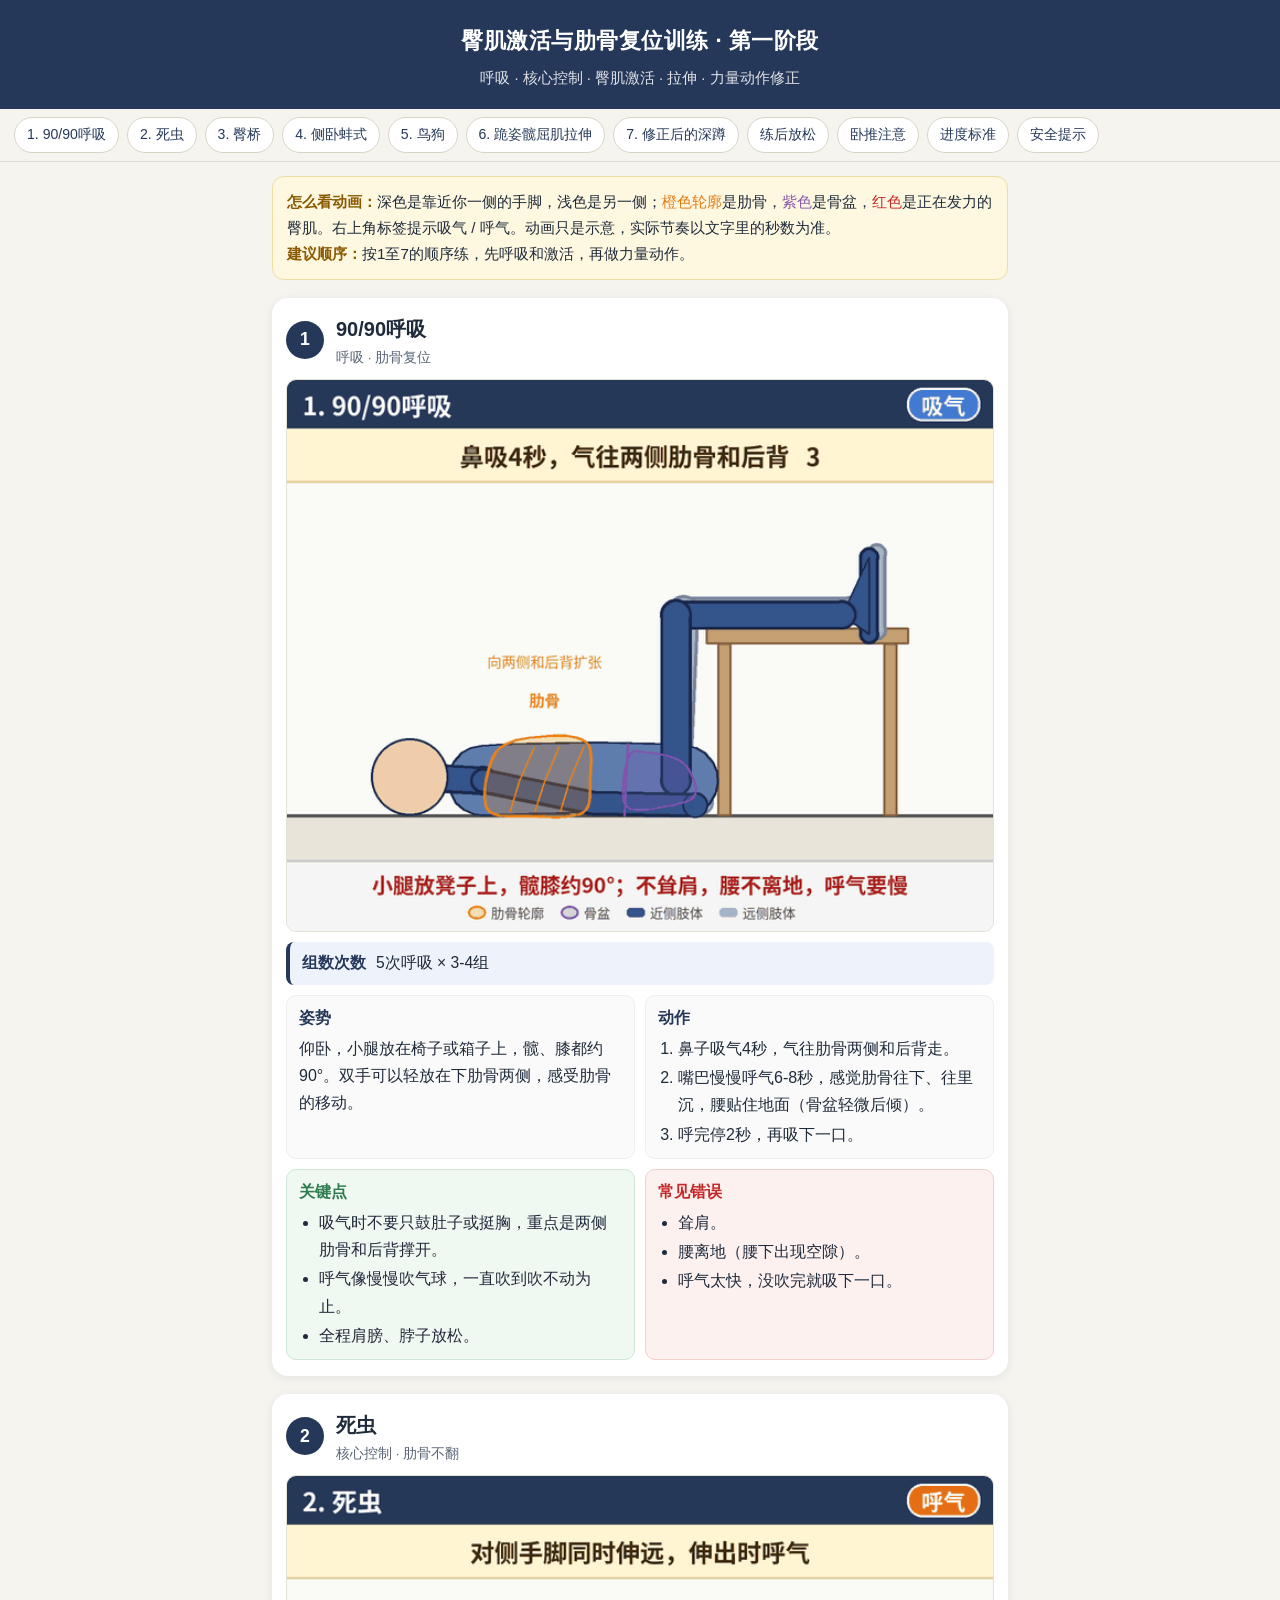
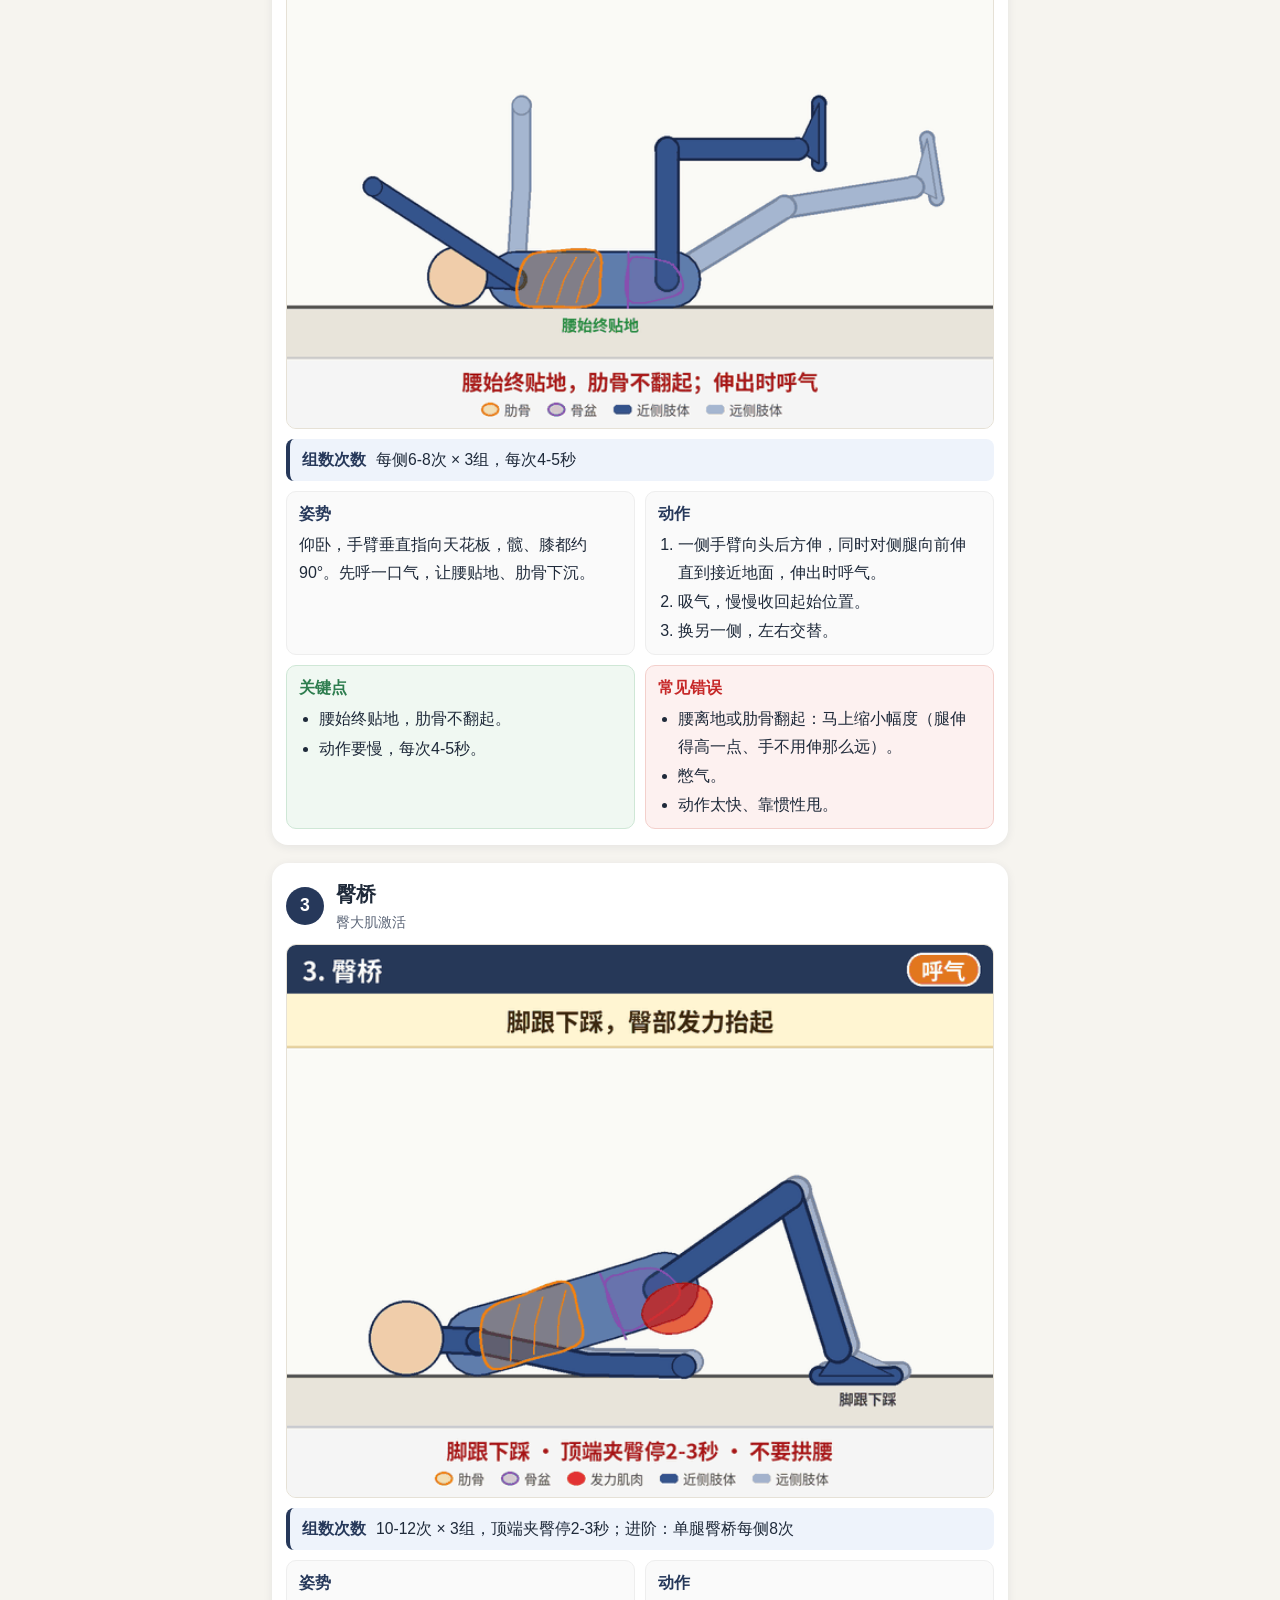
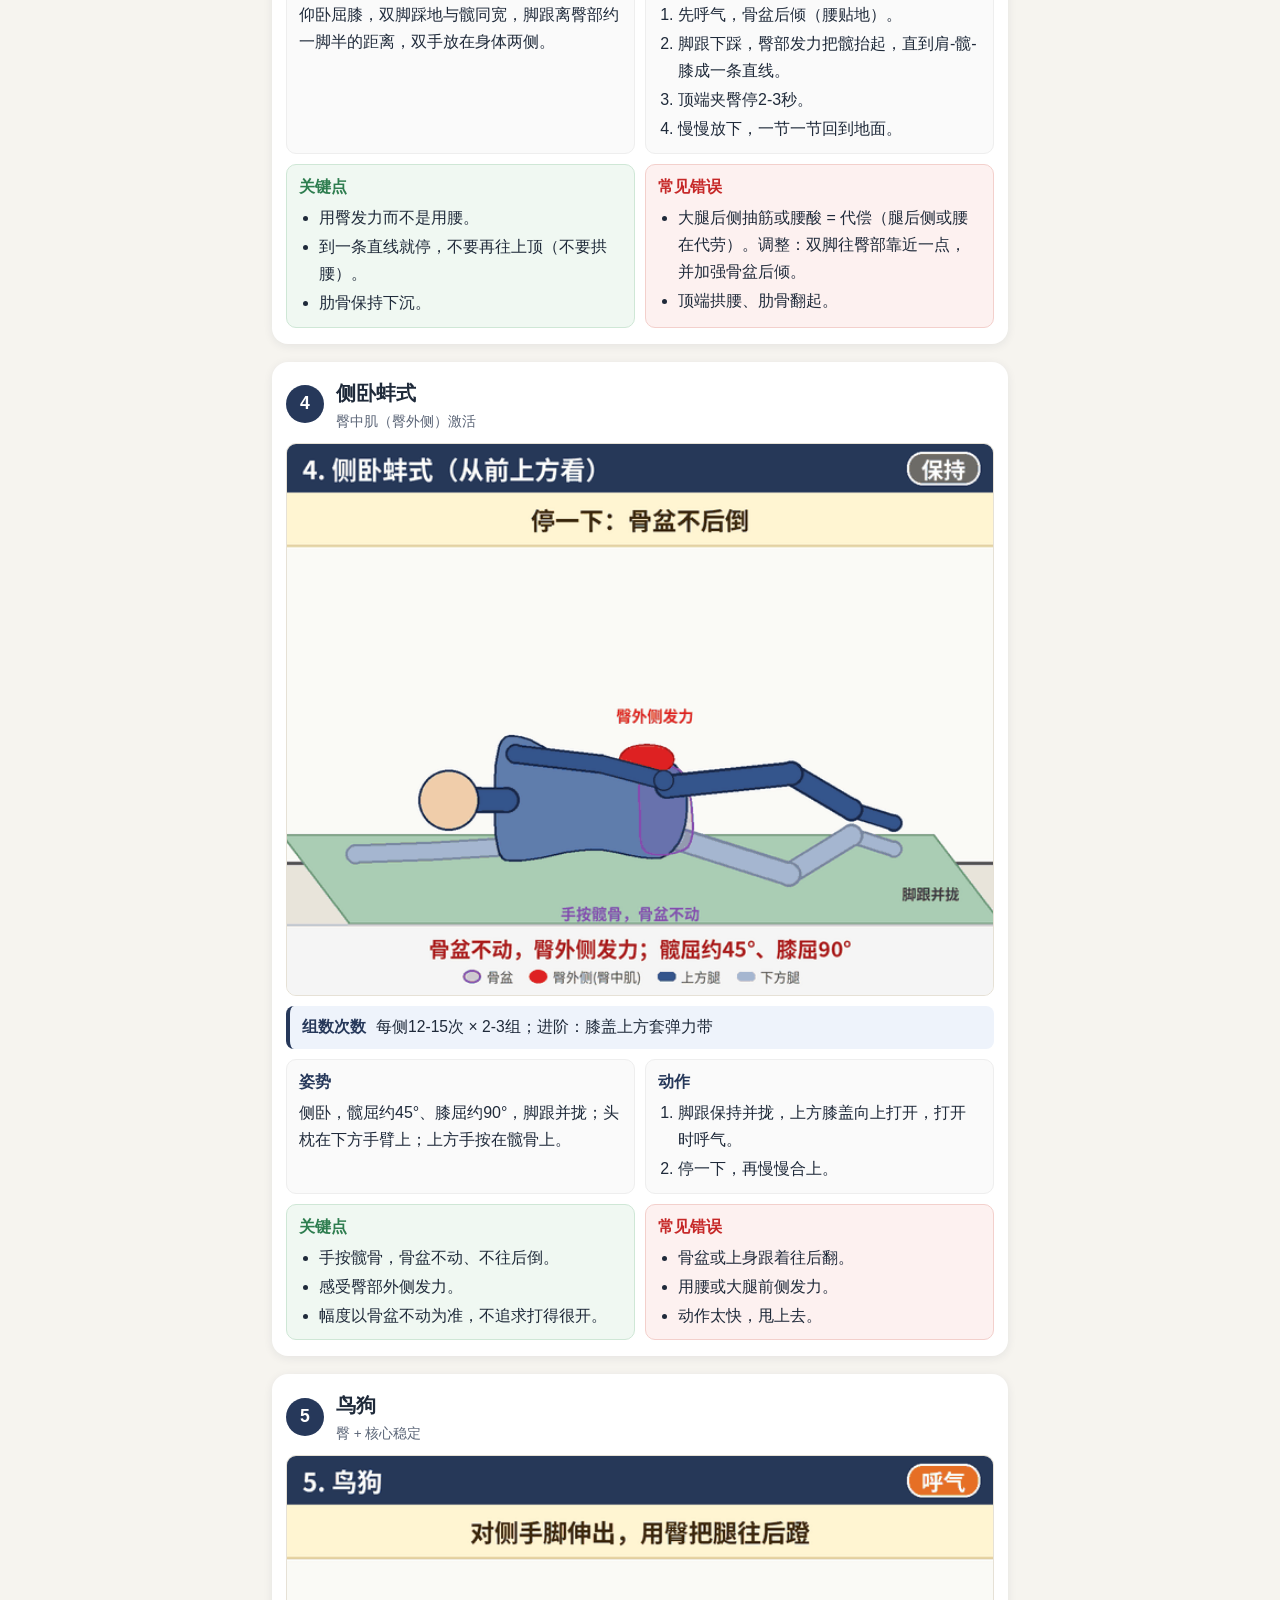
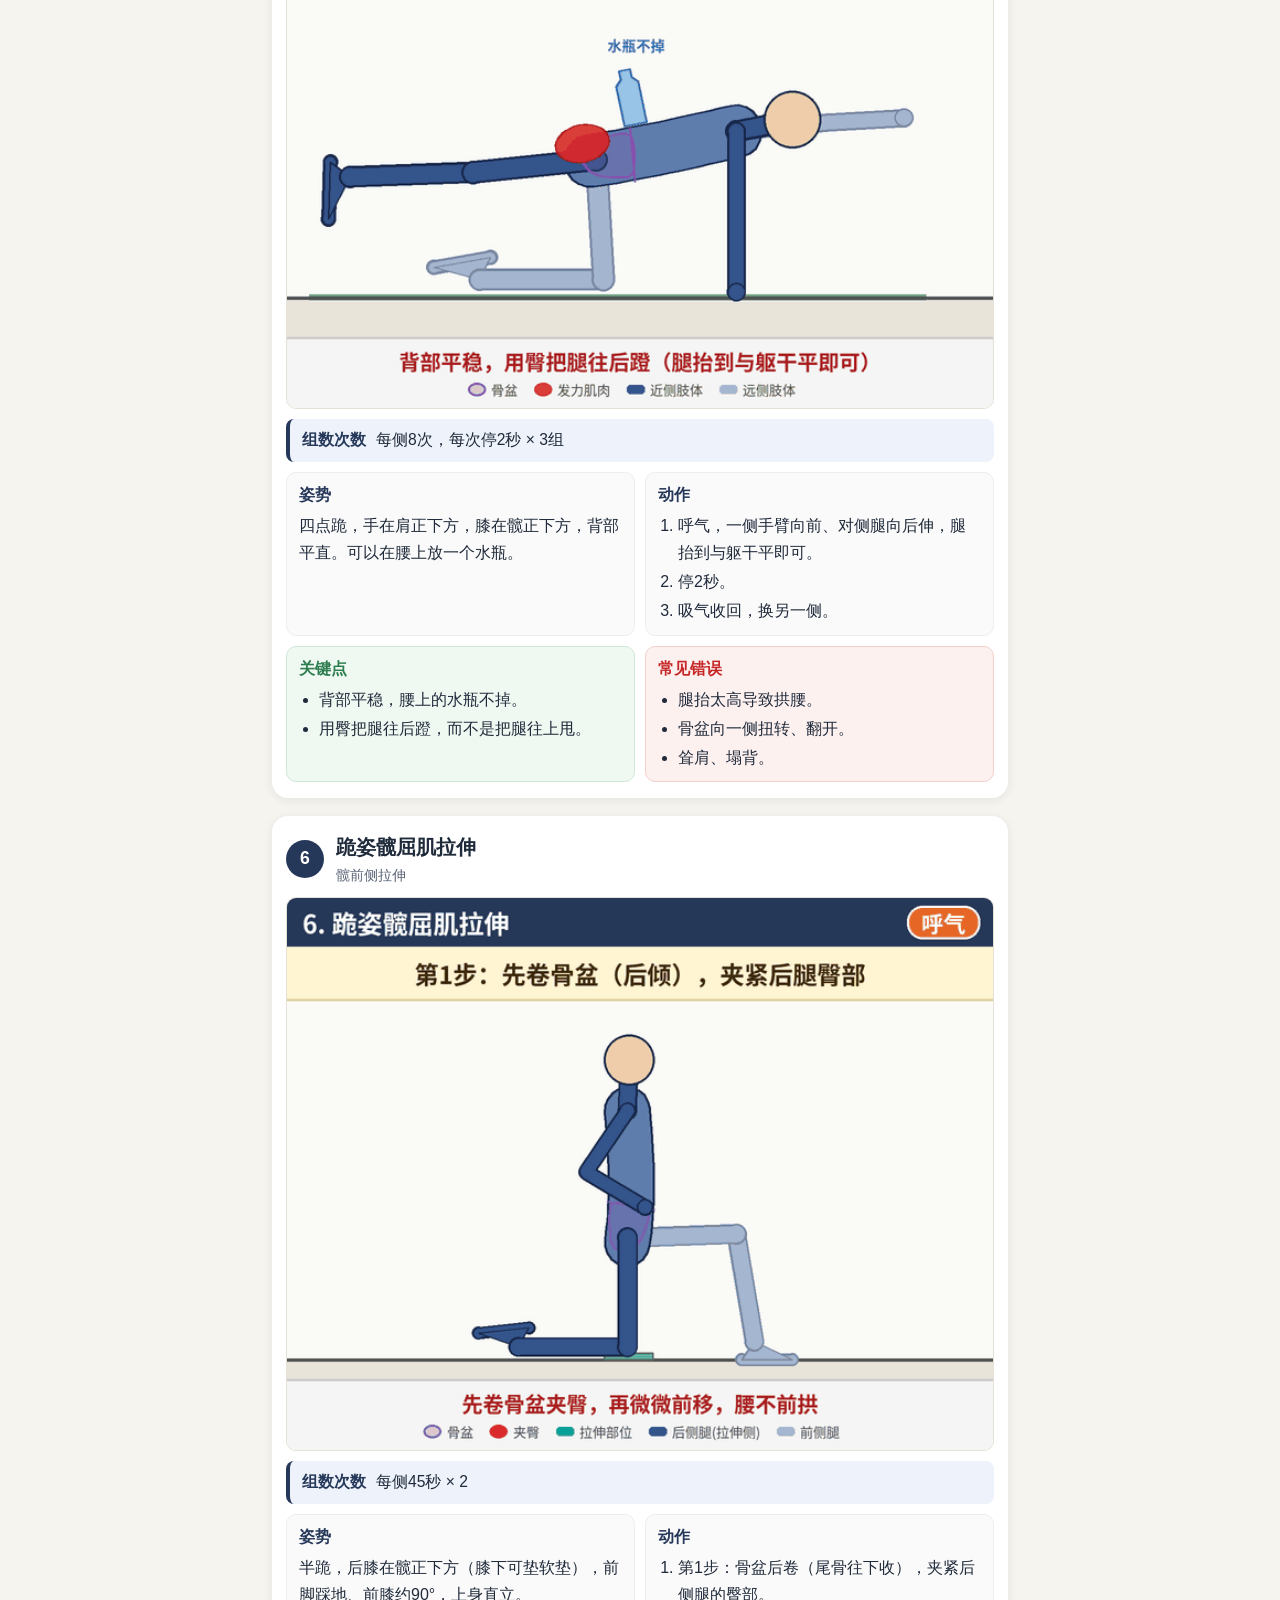
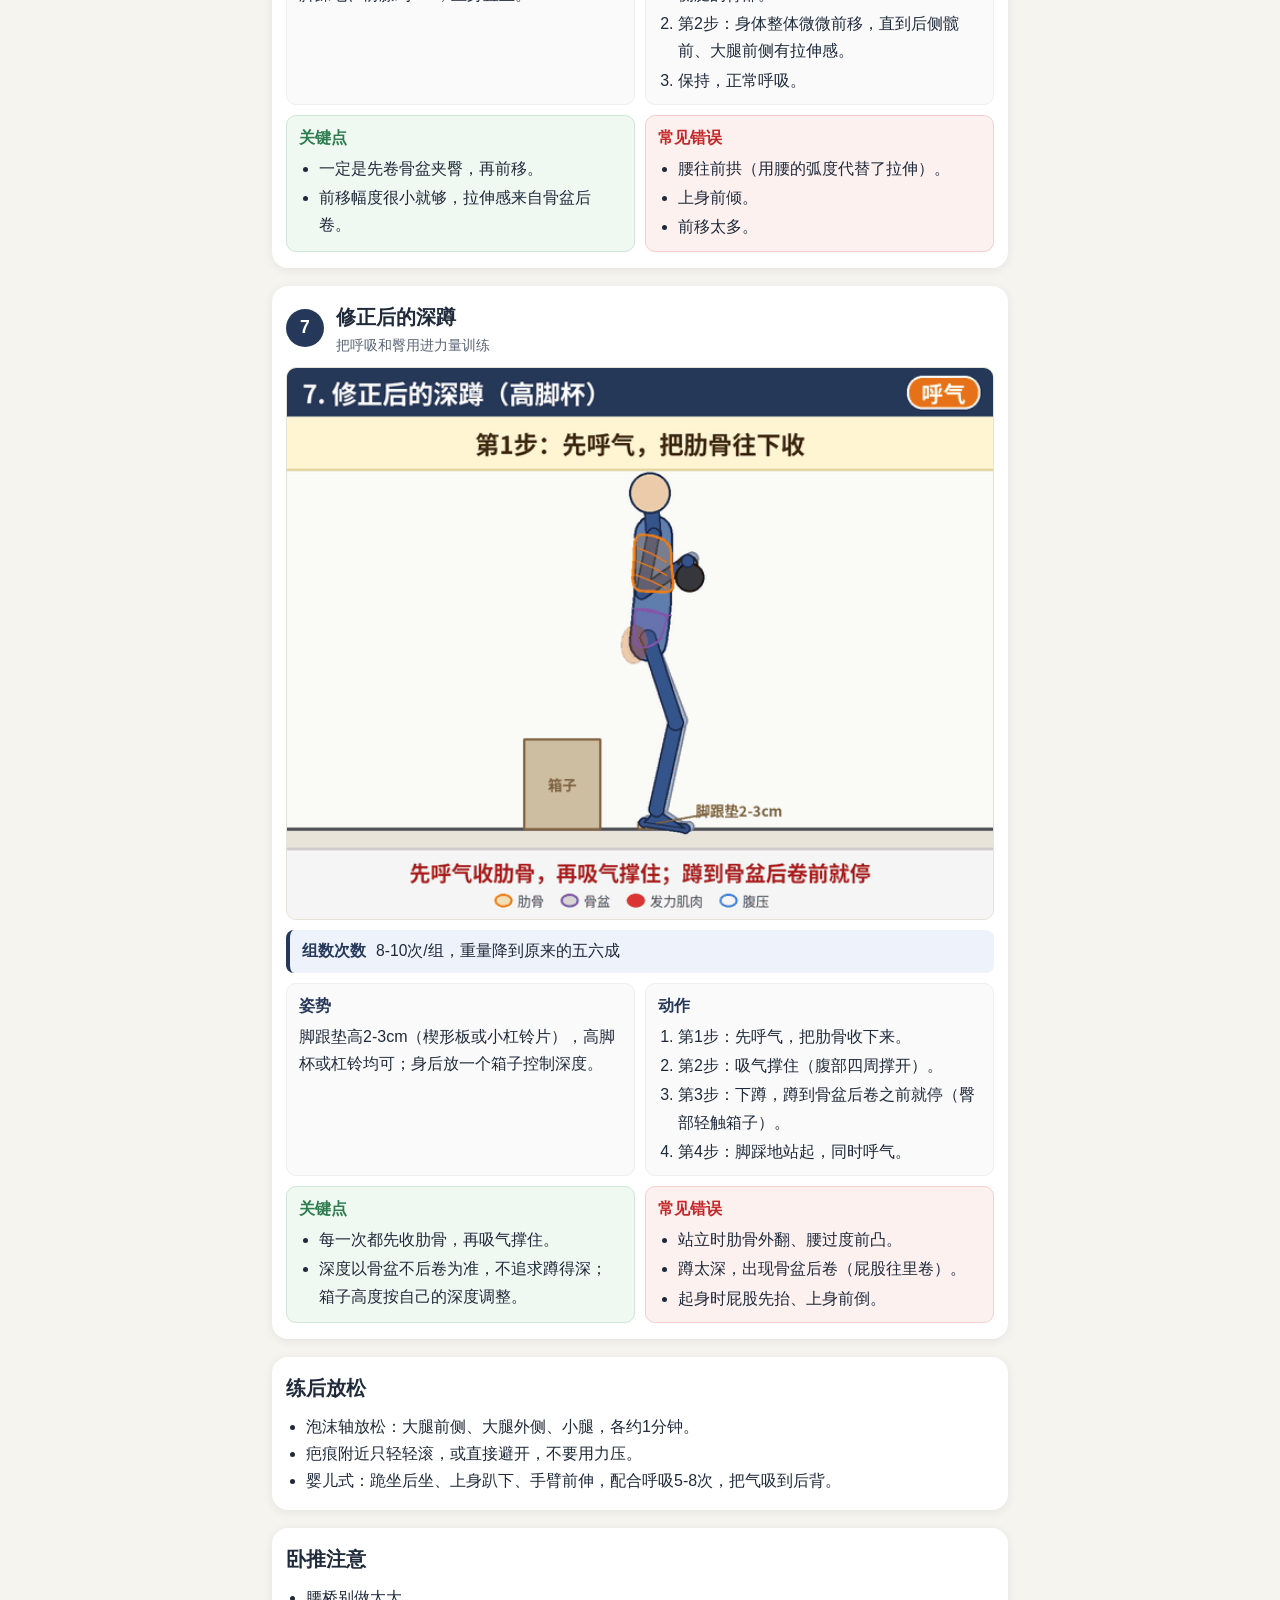
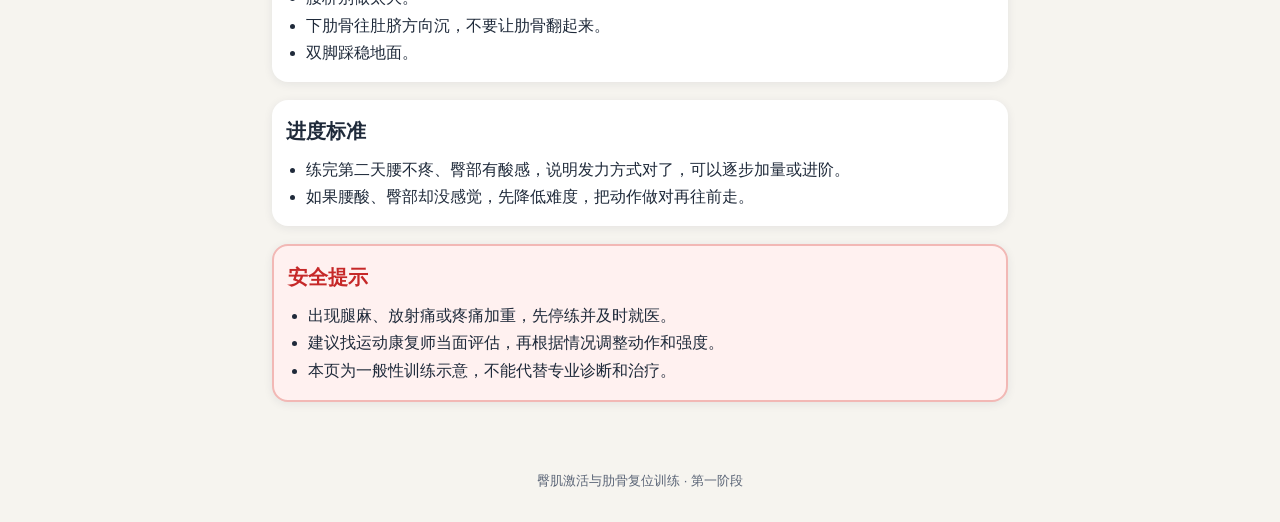
==== index.html @ 9c12bec8 "臀肌激活与肋骨复位训练 第一阶段" ====
<!doctype html>
<html lang="zh-CN">
<head>
<meta charset="utf-8">
<meta name="viewport" content="width=device-width, initial-scale=1">
<title>臀肌激活与肋骨复位训练 · 第一阶段</title>
<style>
:root{--bg:#f6f4ef;--card:#fff;--ink:#1f2a3a;--sub:#5b6577;--accent:#26385a;--red:#c62828;--green:#2e7d4f;--orange:#e07b14;}
*{box-sizing:border-box}
html{scroll-behavior:smooth}
body{margin:0;background:var(--bg);color:var(--ink);font-family:-apple-system,"PingFang SC","Hiragino Sans GB","Noto Sans SC","Noto Sans CJK SC","Microsoft YaHei",sans-serif;line-height:1.7;font-size:16px}
header{background:var(--accent);color:#fff;padding:22px 16px 18px;text-align:center}
header h1{margin:0;font-size:1.4rem;letter-spacing:.5px}
.nw{white-space:nowrap;display:inline-block}
header p{margin:6px 0 0;opacity:.85;font-size:.92rem}
nav{position:sticky;top:0;z-index:5;background:rgba(246,244,239,.96);backdrop-filter:blur(6px);border-bottom:1px solid #e2ddd2;overflow-x:auto;white-space:nowrap;padding:8px 10px;-webkit-overflow-scrolling:touch}
nav a{display:inline-block;margin:0 4px;padding:5px 12px;border-radius:999px;background:#fff;border:1px solid #d9d3c6;color:var(--accent);text-decoration:none;font-size:.88rem}
main{max-width:760px;margin:0 auto;padding:14px 12px 40px}
.intro{background:#fff8e1;border:1px solid #f0dca0;border-radius:12px;padding:12px 14px;font-size:.95rem}
.intro b{color:#8a5a00}
.card{background:var(--card);border-radius:16px;box-shadow:0 2px 10px rgba(30,40,60,.08);margin:18px 0;padding:14px 14px 16px;scroll-margin-top:56px}
.card-head{display:flex;align-items:center;gap:12px;margin-bottom:10px}
.num{flex:0 0 38px;height:38px;border-radius:50%;background:var(--accent);color:#fff;display:flex;align-items:center;justify-content:center;font-weight:700;font-size:1.1rem}
h2{margin:0;font-size:1.25rem}
.tag{color:var(--sub);font-size:.85rem}
figure{margin:0 0 10px}
figure img{display:block;width:100%;height:auto;border-radius:10px;border:1px solid #e6e1d6;background:#fafaf6}
.dose{background:#eef3fb;border-left:4px solid var(--accent);border-radius:8px;padding:8px 12px;margin-bottom:10px;font-size:.98rem}
.dose b{display:inline-block;margin-right:10px;color:var(--accent)}
.grid{display:grid;grid-template-columns:1fr;gap:10px}
@media(min-width:640px){.grid{grid-template-columns:1fr 1fr}}
.blk{background:#fafafa;border-radius:10px;padding:8px 12px;border:1px solid #eee}
.blk h3{margin:0 0 4px;font-size:1rem;color:var(--accent)}
.blk p{margin:0}
.blk ul,.blk ol{margin:0;padding-left:1.25em}
.blk li{margin:2px 0}
.good{background:#f0f8f2;border-color:#cfe7d6} .good h3{color:var(--green)}
.bad{background:#fdf1f0;border-color:#f3d0cc} .bad h3{color:var(--red)}
.info h2{margin-bottom:8px}
.info ul{margin:0;padding-left:1.25em}
.safety{background:#fff1f0;border:2px solid #f2b8b5}
.safety h2{color:var(--red)}
footer{text-align:center;color:var(--sub);font-size:.82rem;padding:10px 16px 30px}
</style>
</head>
<body>
<header>
  <h1><span class="nw">臀肌激活与肋骨复位训练</span> <span class="nw">· 第一阶段</span></h1>
  <p>呼吸 · 核心控制 · 臀肌激活 · 拉伸 · 力量动作修正</p>
</header>
<nav><a href="#ex1">1. 90/90呼吸</a><a href="#ex2">2. 死虫</a><a href="#ex3">3. 臀桥</a><a href="#ex4">4. 侧卧蚌式</a><a href="#ex5">5. 鸟狗</a><a href="#ex6">6. 跪姿髋屈肌拉伸</a><a href="#ex7">7. 修正后的深蹲</a><a href="#relax">练后放松</a><a href="#bench">卧推注意</a><a href="#progress">进度标准</a><a href="#safety">安全提示</a></nav>
<main>
<div class="intro">
  <b>怎么看动画：</b>深色是靠近你一侧的手脚，浅色是另一侧；<span style="color:#e07b14">橙色轮廓</span>是肋骨，<span style="color:#875aaf">紫色</span>是骨盆，<span style="color:#c62828">红色</span>是正在发力的臀肌。右上角标签提示吸气 / 呼气。动画只是示意，实际节奏以文字里的秒数为准。<br>
  <b>建议顺序：</b>按1至7的顺序练，先呼吸和激活，再做力量动作。
</div>

<section class="card" id="ex1">
  <div class="card-head"><span class="num">1</span><div><h2>90/90呼吸</h2><div class="tag">呼吸 · 肋骨复位</div></div></div>
  <figure><img src="gif/01_breathing_9090.gif" alt="90/90呼吸动作示意动画" width="640" height="500" loading="eager"></figure>
  <div class="dose"><b>组数次数</b>5次呼吸 × 3-4组</div>
  <div class="grid">
    <div class="blk"><h3>姿势</h3><p>仰卧，小腿放在椅子或箱子上，髋、膝都约90°。双手可以轻放在下肋骨两侧，感受肋骨的移动。</p></div>
    <div class="blk"><h3>动作</h3><ol><li>鼻子吸气4秒，气往肋骨两侧和后背走。</li><li>嘴巴慢慢呼气6-8秒，感觉肋骨往下、往里沉，腰贴住地面（骨盆轻微后倾）。</li><li>呼完停2秒，再吸下一口。</li></ol></div>
    <div class="blk good"><h3>关键点</h3><ul class=""><li>吸气时不要只鼓肚子或挺胸，重点是两侧肋骨和后背撑开。</li><li>呼气像慢慢吹气球，一直吹到吹不动为止。</li><li>全程肩膀、脖子放松。</li></ul></div>
    <div class="blk bad"><h3>常见错误</h3><ul class=""><li>耸肩。</li><li>腰离地（腰下出现空隙）。</li><li>呼气太快，没吹完就吸下一口。</li></ul></div>
  </div>
</section>
<section class="card" id="ex2">
  <div class="card-head"><span class="num">2</span><div><h2>死虫</h2><div class="tag">核心控制 · 肋骨不翻</div></div></div>
  <figure><img src="gif/02_dead_bug.gif" alt="死虫动作示意动画" width="640" height="500" loading="eager"></figure>
  <div class="dose"><b>组数次数</b>每侧6-8次 × 3组，每次4-5秒</div>
  <div class="grid">
    <div class="blk"><h3>姿势</h3><p>仰卧，手臂垂直指向天花板，髋、膝都约90°。先呼一口气，让腰贴地、肋骨下沉。</p></div>
    <div class="blk"><h3>动作</h3><ol><li>一侧手臂向头后方伸，同时对侧腿向前伸直到接近地面，伸出时呼气。</li><li>吸气，慢慢收回起始位置。</li><li>换另一侧，左右交替。</li></ol></div>
    <div class="blk good"><h3>关键点</h3><ul class=""><li>腰始终贴地，肋骨不翻起。</li><li>动作要慢，每次4-5秒。</li></ul></div>
    <div class="blk bad"><h3>常见错误</h3><ul class=""><li>腰离地或肋骨翻起：马上缩小幅度（腿伸得高一点、手不用伸那么远）。</li><li>憋气。</li><li>动作太快、靠惯性甩。</li></ul></div>
  </div>
</section>
<section class="card" id="ex3">
  <div class="card-head"><span class="num">3</span><div><h2>臀桥</h2><div class="tag">臀大肌激活</div></div></div>
  <figure><img src="gif/03_glute_bridge.gif" alt="臀桥动作示意动画" width="640" height="500" loading="lazy"></figure>
  <div class="dose"><b>组数次数</b>10-12次 × 3组，顶端夹臀停2-3秒；进阶：单腿臀桥每侧8次</div>
  <div class="grid">
    <div class="blk"><h3>姿势</h3><p>仰卧屈膝，双脚踩地与髋同宽，脚跟离臀部约一脚半的距离，双手放在身体两侧。</p></div>
    <div class="blk"><h3>动作</h3><ol><li>先呼气，骨盆后倾（腰贴地）。</li><li>脚跟下踩，臀部发力把髋抬起，直到肩-髋-膝成一条直线。</li><li>顶端夹臀停2-3秒。</li><li>慢慢放下，一节一节回到地面。</li></ol></div>
    <div class="blk good"><h3>关键点</h3><ul class=""><li>用臀发力而不是用腰。</li><li>到一条直线就停，不要再往上顶（不要拱腰）。</li><li>肋骨保持下沉。</li></ul></div>
    <div class="blk bad"><h3>常见错误</h3><ul class=""><li>大腿后侧抽筋或腰酸 = 代偿（腿后侧或腰在代劳）。调整：双脚往臀部靠近一点，并加强骨盆后倾。</li><li>顶端拱腰、肋骨翻起。</li></ul></div>
  </div>
</section>
<section class="card" id="ex4">
  <div class="card-head"><span class="num">4</span><div><h2>侧卧蚌式</h2><div class="tag">臀中肌（臀外侧）激活</div></div></div>
  <figure><img src="gif/04_clamshell.gif" alt="侧卧蚌式动作示意动画" width="640" height="500" loading="lazy"></figure>
  <div class="dose"><b>组数次数</b>每侧12-15次 × 2-3组；进阶：膝盖上方套弹力带</div>
  <div class="grid">
    <div class="blk"><h3>姿势</h3><p>侧卧，髋屈约45°、膝屈约90°，脚跟并拢；头枕在下方手臂上；上方手按在髋骨上。</p></div>
    <div class="blk"><h3>动作</h3><ol><li>脚跟保持并拢，上方膝盖向上打开，打开时呼气。</li><li>停一下，再慢慢合上。</li></ol></div>
    <div class="blk good"><h3>关键点</h3><ul class=""><li>手按髋骨，骨盆不动、不往后倒。</li><li>感受臀部外侧发力。</li><li>幅度以骨盆不动为准，不追求打得很开。</li></ul></div>
    <div class="blk bad"><h3>常见错误</h3><ul class=""><li>骨盆或上身跟着往后翻。</li><li>用腰或大腿前侧发力。</li><li>动作太快，甩上去。</li></ul></div>
  </div>
</section>
<section class="card" id="ex5">
  <div class="card-head"><span class="num">5</span><div><h2>鸟狗</h2><div class="tag">臀 + 核心稳定</div></div></div>
  <figure><img src="gif/05_bird_dog.gif" alt="鸟狗动作示意动画" width="640" height="500" loading="lazy"></figure>
  <div class="dose"><b>组数次数</b>每侧8次，每次停2秒 × 3组</div>
  <div class="grid">
    <div class="blk"><h3>姿势</h3><p>四点跪，手在肩正下方，膝在髋正下方，背部平直。可以在腰上放一个水瓶。</p></div>
    <div class="blk"><h3>动作</h3><ol><li>呼气，一侧手臂向前、对侧腿向后伸，腿抬到与躯干平即可。</li><li>停2秒。</li><li>吸气收回，换另一侧。</li></ol></div>
    <div class="blk good"><h3>关键点</h3><ul class=""><li>背部平稳，腰上的水瓶不掉。</li><li>用臀把腿往后蹬，而不是把腿往上甩。</li></ul></div>
    <div class="blk bad"><h3>常见错误</h3><ul class=""><li>腿抬太高导致拱腰。</li><li>骨盆向一侧扭转、翻开。</li><li>耸肩、塌背。</li></ul></div>
  </div>
</section>
<section class="card" id="ex6">
  <div class="card-head"><span class="num">6</span><div><h2>跪姿髋屈肌拉伸</h2><div class="tag">髋前侧拉伸</div></div></div>
  <figure><img src="gif/06_half_kneeling_hip_flexor.gif" alt="跪姿髋屈肌拉伸动作示意动画" width="640" height="500" loading="lazy"></figure>
  <div class="dose"><b>组数次数</b>每侧45秒 × 2</div>
  <div class="grid">
    <div class="blk"><h3>姿势</h3><p>半跪，后膝在髋正下方（膝下可垫软垫），前脚踩地、前膝约90°，上身直立。</p></div>
    <div class="blk"><h3>动作</h3><ol><li>第1步：骨盆后卷（尾骨往下收），夹紧后侧腿的臀部。</li><li>第2步：身体整体微微前移，直到后侧髋前、大腿前侧有拉伸感。</li><li>保持，正常呼吸。</li></ol></div>
    <div class="blk good"><h3>关键点</h3><ul class=""><li>一定是先卷骨盆夹臀，再前移。</li><li>前移幅度很小就够，拉伸感来自骨盆后卷。</li></ul></div>
    <div class="blk bad"><h3>常见错误</h3><ul class=""><li>腰往前拱（用腰的弧度代替了拉伸）。</li><li>上身前倾。</li><li>前移太多。</li></ul></div>
  </div>
</section>
<section class="card" id="ex7">
  <div class="card-head"><span class="num">7</span><div><h2>修正后的深蹲</h2><div class="tag">把呼吸和臀用进力量训练</div></div></div>
  <figure><img src="gif/07_modified_squat.gif" alt="修正后的深蹲动作示意动画" width="640" height="500" loading="lazy"></figure>
  <div class="dose"><b>组数次数</b>8-10次/组，重量降到原来的五六成</div>
  <div class="grid">
    <div class="blk"><h3>姿势</h3><p>脚跟垫高2-3cm（楔形板或小杠铃片），高脚杯或杠铃均可；身后放一个箱子控制深度。</p></div>
    <div class="blk"><h3>动作</h3><ol><li>第1步：先呼气，把肋骨收下来。</li><li>第2步：吸气撑住（腹部四周撑开）。</li><li>第3步：下蹲，蹲到骨盆后卷之前就停（臀部轻触箱子）。</li><li>第4步：脚踩地站起，同时呼气。</li></ol></div>
    <div class="blk good"><h3>关键点</h3><ul class=""><li>每一次都先收肋骨，再吸气撑住。</li><li>深度以骨盆不后卷为准，不追求蹲得深；箱子高度按自己的深度调整。</li></ul></div>
    <div class="blk bad"><h3>常见错误</h3><ul class=""><li>站立时肋骨外翻、腰过度前凸。</li><li>蹲太深，出现骨盆后卷（屁股往里卷）。</li><li>起身时屁股先抬、上身前倒。</li></ul></div>
  </div>
</section>
<section class="card info" id="relax">
  <h2>练后放松</h2>
  <ul>
    <li>泡沫轴放松：大腿前侧、大腿外侧、小腿，各约1分钟。</li>
    <li>疤痕附近只轻轻滚，或直接避开，不要用力压。</li>
    <li>婴儿式：跪坐后坐、上身趴下、手臂前伸，配合呼吸5-8次，把气吸到后背。</li>
  </ul>
</section>
<section class="card info" id="bench">
  <h2>卧推注意</h2>
  <ul>
    <li>腰桥别做太大。</li>
    <li>下肋骨往肚脐方向沉，不要让肋骨翻起来。</li>
    <li>双脚踩稳地面。</li>
  </ul>
</section>
<section class="card info" id="progress">
  <h2>进度标准</h2>
  <ul>
    <li>练完第二天腰不疼、臀部有酸感，说明发力方式对了，可以逐步加量或进阶。</li>
    <li>如果腰酸、臀部却没感觉，先降低难度，把动作做对再往前走。</li>
  </ul>
</section>
<section class="card info safety" id="safety">
  <h2>安全提示</h2>
  <ul>
    <li>出现腿麻、放射痛或疼痛加重，先停练并及时就医。</li>
    <li>建议找运动康复师当面评估，再根据情况调整动作和强度。</li>
    <li>本页为一般性训练示意，不能代替专业诊断和治疗。</li>
  </ul>
</section>
</main>
<footer>臀肌激活与肋骨复位训练 · 第一阶段</footer>
</body>
</html>
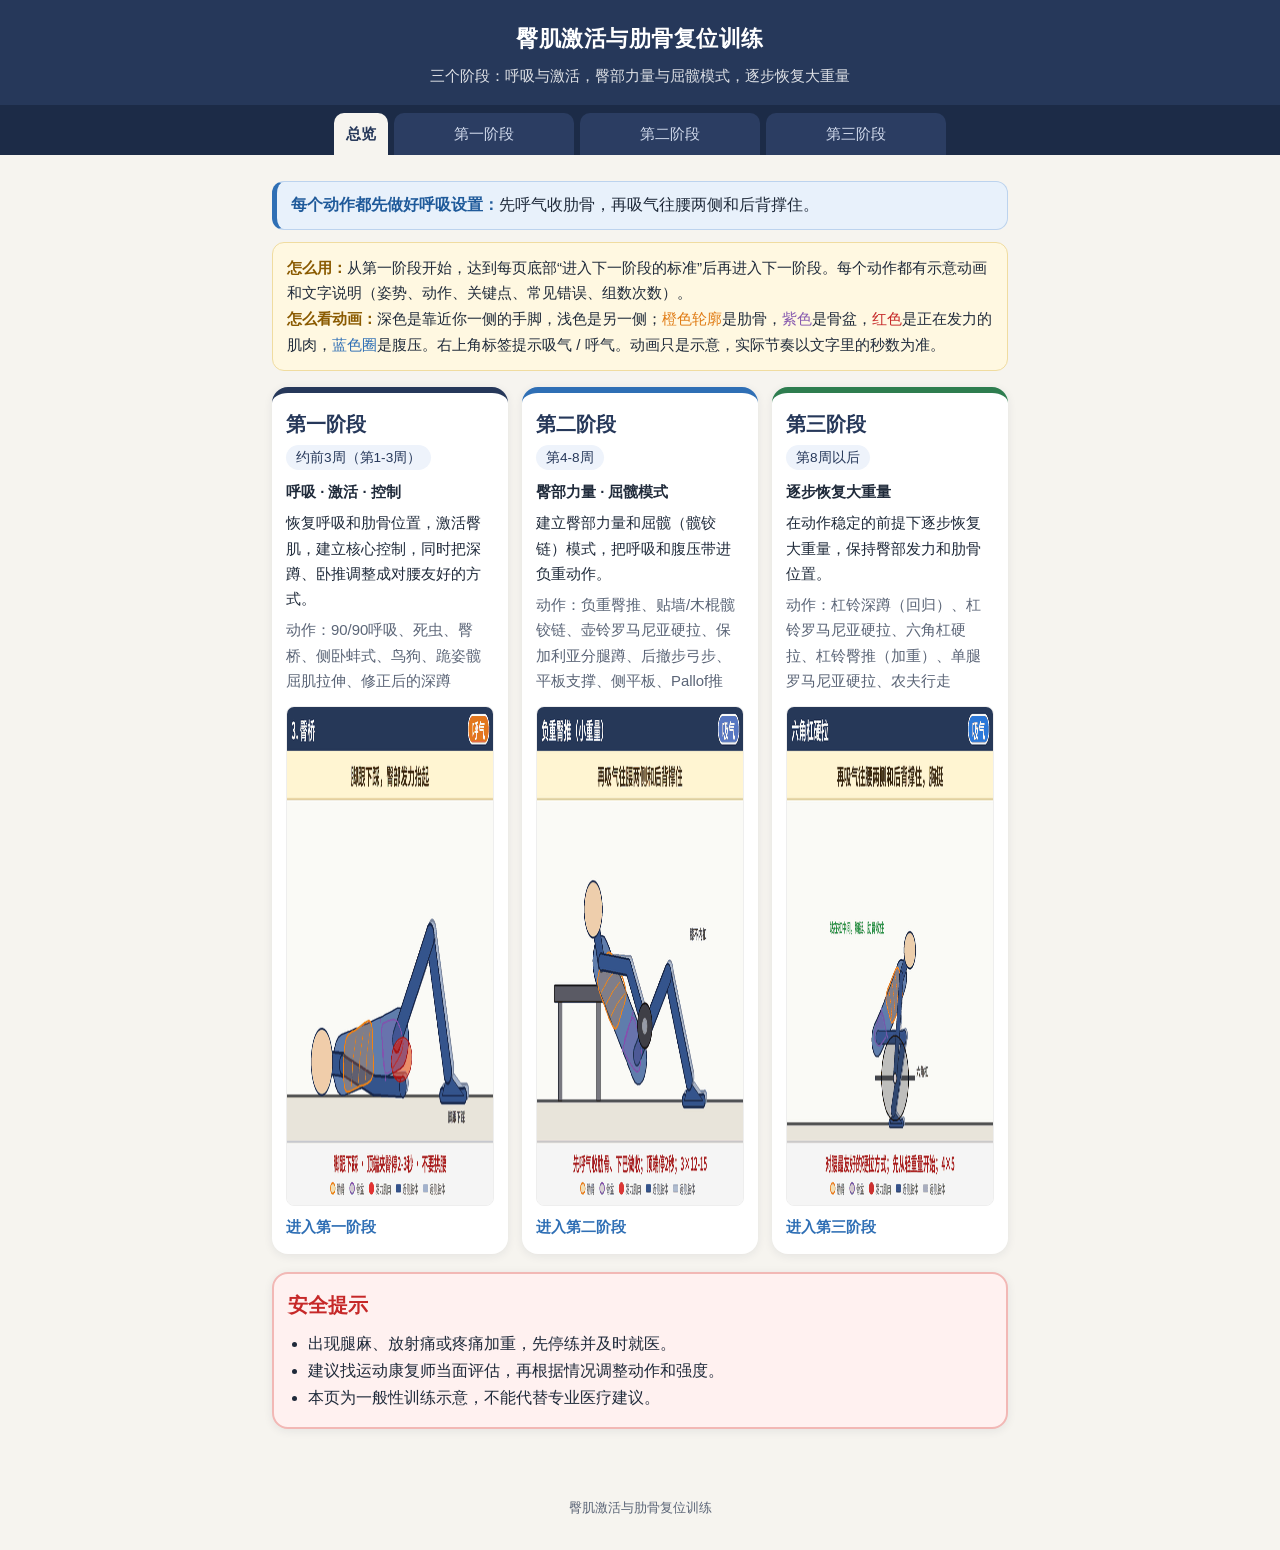
==== commit 1e4ed7f6: "扩展为三个阶段：总览页 + 第一/二/三阶段页面与新动作动画" ====
--- a/index.html
+++ b/index.html
@@ -3,167 +3,36 @@
 <head>
 <meta charset="utf-8">
 <meta name="viewport" content="width=device-width, initial-scale=1">
-<title>臀肌激活与肋骨复位训练 · 第一阶段</title>
-<style>
-:root{--bg:#f6f4ef;--card:#fff;--ink:#1f2a3a;--sub:#5b6577;--accent:#26385a;--red:#c62828;--green:#2e7d4f;--orange:#e07b14;}
-*{box-sizing:border-box}
-html{scroll-behavior:smooth}
-body{margin:0;background:var(--bg);color:var(--ink);font-family:-apple-system,"PingFang SC","Hiragino Sans GB","Noto Sans SC","Noto Sans CJK SC","Microsoft YaHei",sans-serif;line-height:1.7;font-size:16px}
-header{background:var(--accent);color:#fff;padding:22px 16px 18px;text-align:center}
-header h1{margin:0;font-size:1.4rem;letter-spacing:.5px}
-.nw{white-space:nowrap;display:inline-block}
-header p{margin:6px 0 0;opacity:.85;font-size:.92rem}
-nav{position:sticky;top:0;z-index:5;background:rgba(246,244,239,.96);backdrop-filter:blur(6px);border-bottom:1px solid #e2ddd2;overflow-x:auto;white-space:nowrap;padding:8px 10px;-webkit-overflow-scrolling:touch}
-nav a{display:inline-block;margin:0 4px;padding:5px 12px;border-radius:999px;background:#fff;border:1px solid #d9d3c6;color:var(--accent);text-decoration:none;font-size:.88rem}
-main{max-width:760px;margin:0 auto;padding:14px 12px 40px}
-.intro{background:#fff8e1;border:1px solid #f0dca0;border-radius:12px;padding:12px 14px;font-size:.95rem}
-.intro b{color:#8a5a00}
-.card{background:var(--card);border-radius:16px;box-shadow:0 2px 10px rgba(30,40,60,.08);margin:18px 0;padding:14px 14px 16px;scroll-margin-top:56px}
-.card-head{display:flex;align-items:center;gap:12px;margin-bottom:10px}
-.num{flex:0 0 38px;height:38px;border-radius:50%;background:var(--accent);color:#fff;display:flex;align-items:center;justify-content:center;font-weight:700;font-size:1.1rem}
-h2{margin:0;font-size:1.25rem}
-.tag{color:var(--sub);font-size:.85rem}
-figure{margin:0 0 10px}
-figure img{display:block;width:100%;height:auto;border-radius:10px;border:1px solid #e6e1d6;background:#fafaf6}
-.dose{background:#eef3fb;border-left:4px solid var(--accent);border-radius:8px;padding:8px 12px;margin-bottom:10px;font-size:.98rem}
-.dose b{display:inline-block;margin-right:10px;color:var(--accent)}
-.grid{display:grid;grid-template-columns:1fr;gap:10px}
-@media(min-width:640px){.grid{grid-template-columns:1fr 1fr}}
-.blk{background:#fafafa;border-radius:10px;padding:8px 12px;border:1px solid #eee}
-.blk h3{margin:0 0 4px;font-size:1rem;color:var(--accent)}
-.blk p{margin:0}
-.blk ul,.blk ol{margin:0;padding-left:1.25em}
-.blk li{margin:2px 0}
-.good{background:#f0f8f2;border-color:#cfe7d6} .good h3{color:var(--green)}
-.bad{background:#fdf1f0;border-color:#f3d0cc} .bad h3{color:var(--red)}
-.info h2{margin-bottom:8px}
-.info ul{margin:0;padding-left:1.25em}
-.safety{background:#fff1f0;border:2px solid #f2b8b5}
-.safety h2{color:var(--red)}
-footer{text-align:center;color:var(--sub);font-size:.82rem;padding:10px 16px 30px}
-</style>
+<title>臀肌激活与肋骨复位训练 · 总览</title>
+<link rel="stylesheet" href="style.css">
 </head>
 <body>
 <header>
-  <h1><span class="nw">臀肌激活与肋骨复位训练</span> <span class="nw">· 第一阶段</span></h1>
-  <p>呼吸 · 核心控制 · 臀肌激活 · 拉伸 · 力量动作修正</p>
+  <h1><span class="nw">臀肌激活与肋骨复位训练</span></h1>
+  <p>三个阶段：呼吸与激活，臀部力量与屈髋模式，逐步恢复大重量</p>
 </header>
-<nav><a href="#ex1">1. 90/90呼吸</a><a href="#ex2">2. 死虫</a><a href="#ex3">3. 臀桥</a><a href="#ex4">4. 侧卧蚌式</a><a href="#ex5">5. 鸟狗</a><a href="#ex6">6. 跪姿髋屈肌拉伸</a><a href="#ex7">7. 修正后的深蹲</a><a href="#relax">练后放松</a><a href="#bench">卧推注意</a><a href="#progress">进度标准</a><a href="#safety">安全提示</a></nav>
+<div class="tabs"><a class="home on" href="index.html">总览</a><a class="" href="phase1.html">第一阶段</a><a class="" href="phase2.html">第二阶段</a><a class="" href="phase3.html">第三阶段</a></div>
 <main>
-<div class="intro">
-  <b>怎么看动画：</b>深色是靠近你一侧的手脚，浅色是另一侧；<span style="color:#e07b14">橙色轮廓</span>是肋骨，<span style="color:#875aaf">紫色</span>是骨盆，<span style="color:#c62828">红色</span>是正在发力的臀肌。右上角标签提示吸气 / 呼气。动画只是示意，实际节奏以文字里的秒数为准。<br>
-  <b>建议顺序：</b>按1至7的顺序练，先呼吸和激活，再做力量动作。
-</div>
-
-<section class="card" id="ex1">
-  <div class="card-head"><span class="num">1</span><div><h2>90/90呼吸</h2><div class="tag">呼吸 · 肋骨复位</div></div></div>
-  <figure><img src="gif/01_breathing_9090.gif" alt="90/90呼吸动作示意动画" width="640" height="500" loading="eager"></figure>
-  <div class="dose"><b>组数次数</b>5次呼吸 × 3-4组</div>
-  <div class="grid">
-    <div class="blk"><h3>姿势</h3><p>仰卧，小腿放在椅子或箱子上，髋、膝都约90°。双手可以轻放在下肋骨两侧，感受肋骨的移动。</p></div>
-    <div class="blk"><h3>动作</h3><ol><li>鼻子吸气4秒，气往肋骨两侧和后背走。</li><li>嘴巴慢慢呼气6-8秒，感觉肋骨往下、往里沉，腰贴住地面（骨盆轻微后倾）。</li><li>呼完停2秒，再吸下一口。</li></ol></div>
-    <div class="blk good"><h3>关键点</h3><ul class=""><li>吸气时不要只鼓肚子或挺胸，重点是两侧肋骨和后背撑开。</li><li>呼气像慢慢吹气球，一直吹到吹不动为止。</li><li>全程肩膀、脖子放松。</li></ul></div>
-    <div class="blk bad"><h3>常见错误</h3><ul class=""><li>耸肩。</li><li>腰离地（腰下出现空隙）。</li><li>呼气太快，没吹完就吸下一口。</li></ul></div>
-  </div>
-</section>
-<section class="card" id="ex2">
-  <div class="card-head"><span class="num">2</span><div><h2>死虫</h2><div class="tag">核心控制 · 肋骨不翻</div></div></div>
-  <figure><img src="gif/02_dead_bug.gif" alt="死虫动作示意动画" width="640" height="500" loading="eager"></figure>
-  <div class="dose"><b>组数次数</b>每侧6-8次 × 3组，每次4-5秒</div>
-  <div class="grid">
-    <div class="blk"><h3>姿势</h3><p>仰卧，手臂垂直指向天花板，髋、膝都约90°。先呼一口气，让腰贴地、肋骨下沉。</p></div>
-    <div class="blk"><h3>动作</h3><ol><li>一侧手臂向头后方伸，同时对侧腿向前伸直到接近地面，伸出时呼气。</li><li>吸气，慢慢收回起始位置。</li><li>换另一侧，左右交替。</li></ol></div>
-    <div class="blk good"><h3>关键点</h3><ul class=""><li>腰始终贴地，肋骨不翻起。</li><li>动作要慢，每次4-5秒。</li></ul></div>
-    <div class="blk bad"><h3>常见错误</h3><ul class=""><li>腰离地或肋骨翻起：马上缩小幅度（腿伸得高一点、手不用伸那么远）。</li><li>憋气。</li><li>动作太快、靠惯性甩。</li></ul></div>
-  </div>
-</section>
-<section class="card" id="ex3">
-  <div class="card-head"><span class="num">3</span><div><h2>臀桥</h2><div class="tag">臀大肌激活</div></div></div>
-  <figure><img src="gif/03_glute_bridge.gif" alt="臀桥动作示意动画" width="640" height="500" loading="lazy"></figure>
-  <div class="dose"><b>组数次数</b>10-12次 × 3组，顶端夹臀停2-3秒；进阶：单腿臀桥每侧8次</div>
-  <div class="grid">
-    <div class="blk"><h3>姿势</h3><p>仰卧屈膝，双脚踩地与髋同宽，脚跟离臀部约一脚半的距离，双手放在身体两侧。</p></div>
-    <div class="blk"><h3>动作</h3><ol><li>先呼气，骨盆后倾（腰贴地）。</li><li>脚跟下踩，臀部发力把髋抬起，直到肩-髋-膝成一条直线。</li><li>顶端夹臀停2-3秒。</li><li>慢慢放下，一节一节回到地面。</li></ol></div>
-    <div class="blk good"><h3>关键点</h3><ul class=""><li>用臀发力而不是用腰。</li><li>到一条直线就停，不要再往上顶（不要拱腰）。</li><li>肋骨保持下沉。</li></ul></div>
-    <div class="blk bad"><h3>常见错误</h3><ul class=""><li>大腿后侧抽筋或腰酸 = 代偿（腿后侧或腰在代劳）。调整：双脚往臀部靠近一点，并加强骨盆后倾。</li><li>顶端拱腰、肋骨翻起。</li></ul></div>
-  </div>
-</section>
-<section class="card" id="ex4">
-  <div class="card-head"><span class="num">4</span><div><h2>侧卧蚌式</h2><div class="tag">臀中肌（臀外侧）激活</div></div></div>
-  <figure><img src="gif/04_clamshell.gif" alt="侧卧蚌式动作示意动画" width="640" height="500" loading="lazy"></figure>
-  <div class="dose"><b>组数次数</b>每侧12-15次 × 2-3组；进阶：膝盖上方套弹力带</div>
-  <div class="grid">
-    <div class="blk"><h3>姿势</h3><p>侧卧，髋屈约45°、膝屈约90°，脚跟并拢；头枕在下方手臂上；上方手按在髋骨上。</p></div>
-    <div class="blk"><h3>动作</h3><ol><li>脚跟保持并拢，上方膝盖向上打开，打开时呼气。</li><li>停一下，再慢慢合上。</li></ol></div>
-    <div class="blk good"><h3>关键点</h3><ul class=""><li>手按髋骨，骨盆不动、不往后倒。</li><li>感受臀部外侧发力。</li><li>幅度以骨盆不动为准，不追求打得很开。</li></ul></div>
-    <div class="blk bad"><h3>常见错误</h3><ul class=""><li>骨盆或上身跟着往后翻。</li><li>用腰或大腿前侧发力。</li><li>动作太快，甩上去。</li></ul></div>
-  </div>
-</section>
-<section class="card" id="ex5">
-  <div class="card-head"><span class="num">5</span><div><h2>鸟狗</h2><div class="tag">臀 + 核心稳定</div></div></div>
-  <figure><img src="gif/05_bird_dog.gif" alt="鸟狗动作示意动画" width="640" height="500" loading="lazy"></figure>
-  <div class="dose"><b>组数次数</b>每侧8次，每次停2秒 × 3组</div>
-  <div class="grid">
-    <div class="blk"><h3>姿势</h3><p>四点跪，手在肩正下方，膝在髋正下方，背部平直。可以在腰上放一个水瓶。</p></div>
-    <div class="blk"><h3>动作</h3><ol><li>呼气，一侧手臂向前、对侧腿向后伸，腿抬到与躯干平即可。</li><li>停2秒。</li><li>吸气收回，换另一侧。</li></ol></div>
-    <div class="blk good"><h3>关键点</h3><ul class=""><li>背部平稳，腰上的水瓶不掉。</li><li>用臀把腿往后蹬，而不是把腿往上甩。</li></ul></div>
-    <div class="blk bad"><h3>常见错误</h3><ul class=""><li>腿抬太高导致拱腰。</li><li>骨盆向一侧扭转、翻开。</li><li>耸肩、塌背。</li></ul></div>
-  </div>
-</section>
-<section class="card" id="ex6">
-  <div class="card-head"><span class="num">6</span><div><h2>跪姿髋屈肌拉伸</h2><div class="tag">髋前侧拉伸</div></div></div>
-  <figure><img src="gif/06_half_kneeling_hip_flexor.gif" alt="跪姿髋屈肌拉伸动作示意动画" width="640" height="500" loading="lazy"></figure>
-  <div class="dose"><b>组数次数</b>每侧45秒 × 2</div>
-  <div class="grid">
-    <div class="blk"><h3>姿势</h3><p>半跪，后膝在髋正下方（膝下可垫软垫），前脚踩地、前膝约90°，上身直立。</p></div>
-    <div class="blk"><h3>动作</h3><ol><li>第1步：骨盆后卷（尾骨往下收），夹紧后侧腿的臀部。</li><li>第2步：身体整体微微前移，直到后侧髋前、大腿前侧有拉伸感。</li><li>保持，正常呼吸。</li></ol></div>
-    <div class="blk good"><h3>关键点</h3><ul class=""><li>一定是先卷骨盆夹臀，再前移。</li><li>前移幅度很小就够，拉伸感来自骨盆后卷。</li></ul></div>
-    <div class="blk bad"><h3>常见错误</h3><ul class=""><li>腰往前拱（用腰的弧度代替了拉伸）。</li><li>上身前倾。</li><li>前移太多。</li></ul></div>
-  </div>
-</section>
-<section class="card" id="ex7">
-  <div class="card-head"><span class="num">7</span><div><h2>修正后的深蹲</h2><div class="tag">把呼吸和臀用进力量训练</div></div></div>
-  <figure><img src="gif/07_modified_squat.gif" alt="修正后的深蹲动作示意动画" width="640" height="500" loading="lazy"></figure>
-  <div class="dose"><b>组数次数</b>8-10次/组，重量降到原来的五六成</div>
-  <div class="grid">
-    <div class="blk"><h3>姿势</h3><p>脚跟垫高2-3cm（楔形板或小杠铃片），高脚杯或杠铃均可；身后放一个箱子控制深度。</p></div>
-    <div class="blk"><h3>动作</h3><ol><li>第1步：先呼气，把肋骨收下来。</li><li>第2步：吸气撑住（腹部四周撑开）。</li><li>第3步：下蹲，蹲到骨盆后卷之前就停（臀部轻触箱子）。</li><li>第4步：脚踩地站起，同时呼气。</li></ol></div>
-    <div class="blk good"><h3>关键点</h3><ul class=""><li>每一次都先收肋骨，再吸气撑住。</li><li>深度以骨盆不后卷为准，不追求蹲得深；箱子高度按自己的深度调整。</li></ul></div>
-    <div class="blk bad"><h3>常见错误</h3><ul class=""><li>站立时肋骨外翻、腰过度前凸。</li><li>蹲太深，出现骨盆后卷（屁股往里卷）。</li><li>起身时屁股先抬、上身前倒。</li></ul></div>
-  </div>
-</section>
-<section class="card info" id="relax">
-  <h2>练后放松</h2>
-  <ul>
-    <li>泡沫轴放松：大腿前侧、大腿外侧、小腿，各约1分钟。</li>
-    <li>疤痕附近只轻轻滚，或直接避开，不要用力压。</li>
-    <li>婴儿式：跪坐后坐、上身趴下、手臂前伸，配合呼吸5-8次，把气吸到后背。</li>
-  </ul>
-</section>
-<section class="card info" id="bench">
-  <h2>卧推注意</h2>
-  <ul>
-    <li>腰桥别做太大。</li>
-    <li>下肋骨往肚脐方向沉，不要让肋骨翻起来。</li>
-    <li>双脚踩稳地面。</li>
-  </ul>
-</section>
-<section class="card info" id="progress">
-  <h2>进度标准</h2>
-  <ul>
-    <li>练完第二天腰不疼、臀部有酸感，说明发力方式对了，可以逐步加量或进阶。</li>
-    <li>如果腰酸、臀部却没感觉，先降低难度，把动作做对再往前走。</li>
-  </ul>
-</section>
-<section class="card info safety" id="safety">
-  <h2>安全提示</h2>
-  <ul>
-    <li>出现腿麻、放射痛或疼痛加重，先停练并及时就医。</li>
-    <li>建议找运动康复师当面评估，再根据情况调整动作和强度。</li>
-    <li>本页为一般性训练示意，不能代替专业诊断和治疗。</li>
-  </ul>
-</section>
+<div class="cue"><b>每个动作都先做好呼吸设置：</b>先呼气收肋骨，再吸气往腰两侧和后背撑住。</div>
+<div class="intro"><b>怎么用：</b>从第一阶段开始，达到每页底部“进入下一阶段的标准”后再进入下一阶段。每个动作都有示意动画和文字说明（姿势、动作、关键点、常见错误、组数次数）。<br><b>怎么看动画：</b>深色是靠近你一侧的手脚，浅色是另一侧；<span style="color:#e07b14">橙色轮廓</span>是肋骨，<span style="color:#875aaf">紫色</span>是骨盆，<span style="color:#c62828">红色</span>是正在发力的肌肉，<span style="color:#2f6fb5">蓝色圈</span>是腹压。右上角标签提示吸气 / 呼气。动画只是示意，实际节奏以文字里的秒数为准。</div>
+<div class="phases"><a class="phase p1" href="phase1.html">
+  <div class="pn">第一阶段</div><div class="pd">约前3周（第1-3周）</div>
+  <p><b>呼吸 · 激活 · 控制</b></p><p>恢复呼吸和肋骨位置，激活臀肌，建立核心控制，同时把深蹲、卧推调整成对腰友好的方式。</p>
+  <p style="color:#5b6577">动作：90/90呼吸、死虫、臀桥、侧卧蚌式、鸟狗、跪姿髋屈肌拉伸、修正后的深蹲</p>
+  <img src="gif/03_glute_bridge.gif" alt="第一阶段示意动画" loading="lazy" width="640" height="500">
+  <div class="go">进入第一阶段</div></a><a class="phase p2" href="phase2.html">
+  <div class="pn">第二阶段</div><div class="pd">第4-8周</div>
+  <p><b>臀部力量 · 屈髋模式</b></p><p>建立臀部力量和屈髋（髋铰链）模式，把呼吸和腹压带进负重动作。</p>
+  <p style="color:#5b6577">动作：负重臀推、贴墙/木棍髋铰链、壶铃罗马尼亚硬拉、保加利亚分腿蹲、后撤步弓步、平板支撑、侧平板、Pallof推</p>
+  <img src="gif/p2_01_hip_thrust.gif" alt="第二阶段示意动画" loading="lazy" width="640" height="500">
+  <div class="go">进入第二阶段</div></a><a class="phase p3" href="phase3.html">
+  <div class="pn">第三阶段</div><div class="pd">第8周以后</div>
+  <p><b>逐步恢复大重量</b></p><p>在动作稳定的前提下逐步恢复大重量，保持臀部发力和肋骨位置。</p>
+  <p style="color:#5b6577">动作：杠铃深蹲（回归）、杠铃罗马尼亚硬拉、六角杠硬拉、杠铃臀推（加重）、单腿罗马尼亚硬拉、农夫行走</p>
+  <img src="gif/p3_03_trap_bar_deadlift.gif" alt="第三阶段示意动画" loading="lazy" width="640" height="500">
+  <div class="go">进入第三阶段</div></a></div>
+<section class="card info safety" id="safety"><h2>安全提示</h2><ul><li>出现腿麻、放射痛或疼痛加重，先停练并及时就医。</li><li>建议找运动康复师当面评估，再根据情况调整动作和强度。</li><li>本页为一般性训练示意，不能代替专业医疗建议。</li></ul></section>
 </main>
-<footer>臀肌激活与肋骨复位训练 · 第一阶段</footer>
+<footer>臀肌激活与肋骨复位训练</footer>
 </body>
 </html>
--- a/style.css
+++ b/style.css
@@ -0,0 +1,60 @@
+
+:root{--bg:#f6f4ef;--card:#fff;--ink:#1f2a3a;--sub:#5b6577;--accent:#26385a;--red:#c62828;--green:#2e7d4f;--orange:#e07b14}
+*{box-sizing:border-box}
+html{scroll-behavior:smooth}
+body{margin:0;background:var(--bg);color:var(--ink);font-family:-apple-system,"PingFang SC","Hiragino Sans GB","Noto Sans SC","Noto Sans CJK SC","Microsoft YaHei",sans-serif;line-height:1.7;font-size:16px}
+header{background:var(--accent);color:#fff;padding:20px 16px 16px;text-align:center}
+header h1{margin:0;font-size:1.4rem;letter-spacing:.5px}
+header p{margin:6px 0 0;opacity:.85;font-size:.92rem}
+header a{color:#fff;text-decoration:none}
+.nw{white-space:nowrap;display:inline-block}
+.tabs{display:flex;gap:6px;justify-content:center;background:#1c2b47;padding:8px 8px 0}
+.tabs a{flex:1;max-width:180px;text-align:center;padding:8px 4px;border-radius:10px 10px 0 0;color:#cfd8ea;text-decoration:none;font-size:.95rem;background:#2b3d62}
+.tabs a.on{background:var(--bg);color:var(--accent);font-weight:700}
+.tabs a.home{flex:0 0 auto;padding:8px 12px}
+nav.sub{position:sticky;top:0;z-index:5;background:rgba(246,244,239,.96);backdrop-filter:blur(6px);border-bottom:1px solid #e2ddd2;overflow-x:auto;white-space:nowrap;padding:8px 10px;-webkit-overflow-scrolling:touch}
+nav.sub a{display:inline-block;margin:0 4px;padding:5px 12px;border-radius:999px;background:#fff;border:1px solid #d9d3c6;color:var(--accent);text-decoration:none;font-size:.88rem}
+main{max-width:760px;margin:0 auto;padding:14px 12px 40px}
+.intro{background:#fff8e1;border:1px solid #f0dca0;border-radius:12px;padding:12px 14px;font-size:.95rem;margin-bottom:12px}
+.intro b{color:#8a5a00}
+.cue{background:#e8f1fb;border:1px solid #bcd3ee;border-left:5px solid #2f6fb5;border-radius:12px;padding:10px 14px;margin:12px 0;font-size:.98rem}
+.cue b{color:#1f5a9a}
+.card{background:var(--card);border-radius:16px;box-shadow:0 2px 10px rgba(30,40,60,.08);margin:18px 0;padding:14px 14px 16px;scroll-margin-top:56px}
+.card-head{display:flex;align-items:center;gap:12px;margin-bottom:10px}
+.num{flex:0 0 38px;height:38px;border-radius:50%;background:var(--accent);color:#fff;display:flex;align-items:center;justify-content:center;font-weight:700;font-size:1.1rem}
+h2{margin:0;font-size:1.25rem}
+.tag{color:var(--sub);font-size:.85rem}
+figure{margin:0 0 10px}
+figure img{display:block;width:100%;height:auto;border-radius:10px;border:1px solid #e6e1d6;background:#fafaf6}
+.dose{background:#eef3fb;border-left:4px solid var(--accent);border-radius:8px;padding:8px 12px;margin-bottom:10px;font-size:.98rem}
+.dose b{display:inline-block;margin-right:10px;color:var(--accent)}
+.grid{display:grid;grid-template-columns:1fr;gap:10px}
+@media(min-width:640px){.grid{grid-template-columns:1fr 1fr}}
+.blk{background:#fafafa;border-radius:10px;padding:8px 12px;border:1px solid #eee}
+.blk h3{margin:0 0 4px;font-size:1rem;color:var(--accent)}
+.blk p{margin:0}
+.blk ul,.blk ol,.info ul,.info ol{margin:0;padding-left:1.25em}
+.blk li{margin:2px 0}
+.good{background:#f0f8f2;border-color:#cfe7d6}.good h3{color:var(--green)}
+.bad{background:#fdf1f0;border-color:#f3d0cc}.bad h3{color:var(--red)}
+.info h2{margin-bottom:8px}
+.meta{display:grid;grid-template-columns:1fr;gap:10px}
+@media(min-width:640px){.meta{grid-template-columns:1fr 1fr}}
+.meta .blk{background:#fff}
+.criteria{background:#f0f8f2;border:1px solid #cfe7d6}
+.criteria h2{color:var(--green)}
+.safety{background:#fff1f0;border:2px solid #f2b8b5}
+.safety h2{color:var(--red)}
+.phases{display:grid;grid-template-columns:1fr;gap:14px;margin:16px 0}
+@media(min-width:700px){.phases{grid-template-columns:1fr 1fr 1fr}}
+.phase{display:block;background:#fff;border-radius:16px;box-shadow:0 2px 10px rgba(30,40,60,.08);padding:14px;text-decoration:none;color:var(--ink);border-top:6px solid var(--accent);transition:transform .15s}
+.phase:hover{transform:translateY(-2px)}
+.phase .pn{font-size:1.25rem;font-weight:700;color:var(--accent)}
+.phase .pd{display:inline-block;background:#eef3fb;color:var(--accent);border-radius:999px;padding:1px 10px;font-size:.85rem;margin:4px 0}
+.phase p{margin:6px 0;font-size:.93rem}
+.phase .go{color:#2f6fb5;font-weight:700;font-size:.93rem}
+.phase img{width:100%;border-radius:8px;border:1px solid #eee;margin-top:6px}
+.p2{border-top-color:#2f6fb5}.p3{border-top-color:#2e7d4f}
+.pager{display:flex;justify-content:space-between;gap:10px;margin-top:20px}
+.pager a{flex:1;text-align:center;background:#fff;border:1px solid #d9d3c6;border-radius:12px;padding:10px;color:var(--accent);text-decoration:none;font-weight:700}
+footer{text-align:center;color:var(--sub);font-size:.82rem;padding:10px 16px 30px}
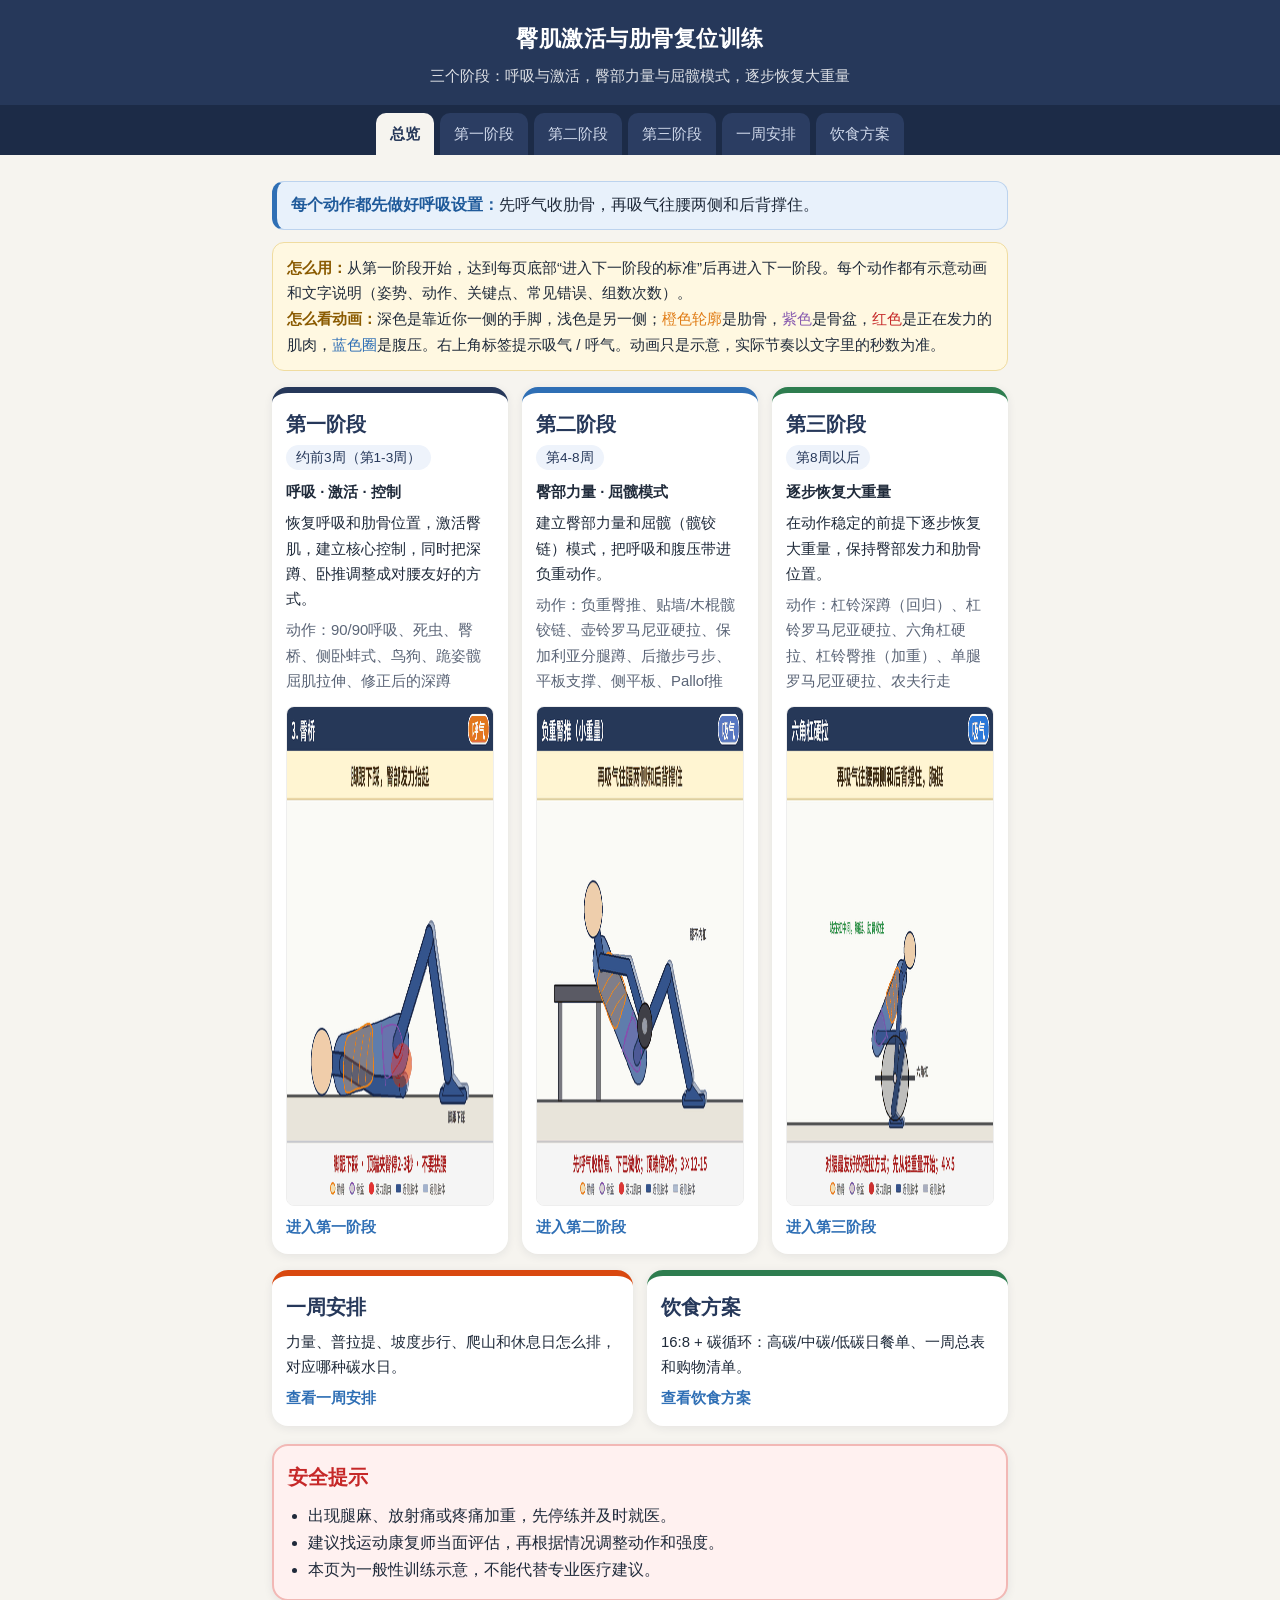
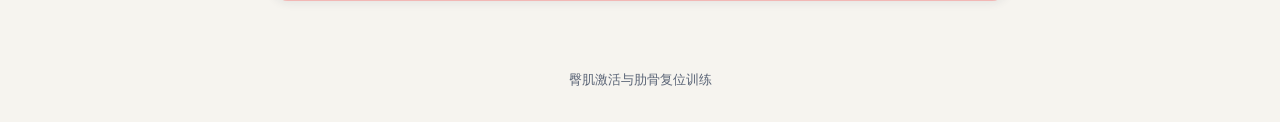
==== commit de6c5a1f: "新增一周安排与饮食方案页面，所有页面导航加入新标签" ====
--- a/index.html
+++ b/index.html
@@ -11,7 +11,7 @@
   <h1><span class="nw">臀肌激活与肋骨复位训练</span></h1>
   <p>三个阶段：呼吸与激活，臀部力量与屈髋模式，逐步恢复大重量</p>
 </header>
-<div class="tabs"><a class="home on" href="index.html">总览</a><a class="" href="phase1.html">第一阶段</a><a class="" href="phase2.html">第二阶段</a><a class="" href="phase3.html">第三阶段</a></div>
+<div class="tabs" id="tabs"><a class="on" href="index.html">总览</a><a class="" href="phase1.html">第一阶段</a><a class="" href="phase2.html">第二阶段</a><a class="" href="phase3.html">第三阶段</a><a class="" href="week.html">一周安排</a><a class="" href="diet.html">饮食方案</a></div><script>(function(){var t=document.getElementById("tabs"),a=t.querySelector(".on");if(a&&t.scrollWidth>t.clientWidth){t.scrollLeft=a.offsetLeft-(t.clientWidth-a.offsetWidth)/2;}})();</script>
 <main>
 <div class="cue"><b>每个动作都先做好呼吸设置：</b>先呼气收肋骨，再吸气往腰两侧和后背撑住。</div>
 <div class="intro"><b>怎么用：</b>从第一阶段开始，达到每页底部“进入下一阶段的标准”后再进入下一阶段。每个动作都有示意动画和文字说明（姿势、动作、关键点、常见错误、组数次数）。<br><b>怎么看动画：</b>深色是靠近你一侧的手脚，浅色是另一侧；<span style="color:#e07b14">橙色轮廓</span>是肋骨，<span style="color:#875aaf">紫色</span>是骨盆，<span style="color:#c62828">红色</span>是正在发力的肌肉，<span style="color:#2f6fb5">蓝色圈</span>是腹压。右上角标签提示吸气 / 呼气。动画只是示意，实际节奏以文字里的秒数为准。</div>
@@ -31,6 +31,10 @@
   <p style="color:#5b6577">动作：杠铃深蹲（回归）、杠铃罗马尼亚硬拉、六角杠硬拉、杠铃臀推（加重）、单腿罗马尼亚硬拉、农夫行走</p>
   <img src="gif/p3_03_trap_bar_deadlift.gif" alt="第三阶段示意动画" loading="lazy" width="640" height="500">
   <div class="go">进入第三阶段</div></a></div>
+<div class="phases" style="grid-template-columns:repeat(auto-fit,minmax(240px,1fr))">
+<a class="phase" style="border-top-color:#d9480f" href="week.html"><div class="pn">一周安排</div><p>力量、普拉提、坡度步行、爬山和休息日怎么排，对应哪种碳水日。</p><div class="go">查看一周安排</div></a>
+<a class="phase" style="border-top-color:#2e7d4f" href="diet.html"><div class="pn">饮食方案</div><p>16:8 + 碳循环：高碳/中碳/低碳日餐单、一周总表和购物清单。</p><div class="go">查看饮食方案</div></a>
+</div>
 <section class="card info safety" id="safety"><h2>安全提示</h2><ul><li>出现腿麻、放射痛或疼痛加重，先停练并及时就医。</li><li>建议找运动康复师当面评估，再根据情况调整动作和强度。</li><li>本页为一般性训练示意，不能代替专业医疗建议。</li></ul></section>
 </main>
 <footer>臀肌激活与肋骨复位训练</footer>
--- a/style.css
+++ b/style.css
@@ -8,10 +8,39 @@
 header p{margin:6px 0 0;opacity:.85;font-size:.92rem}
 header a{color:#fff;text-decoration:none}
 .nw{white-space:nowrap;display:inline-block}
-.tabs{display:flex;gap:6px;justify-content:center;background:#1c2b47;padding:8px 8px 0}
-.tabs a{flex:1;max-width:180px;text-align:center;padding:8px 4px;border-radius:10px 10px 0 0;color:#cfd8ea;text-decoration:none;font-size:.95rem;background:#2b3d62}
+.tabs{display:flex;gap:6px;background:#1c2b47;padding:8px 8px 0;overflow-x:auto;-webkit-overflow-scrolling:touch;scrollbar-width:none}
+.tabs::-webkit-scrollbar{display:none}
+.tabs::before,.tabs::after{content:'';margin:auto}
+.tabs a{flex:0 0 auto;text-align:center;padding:8px 14px;border-radius:10px 10px 0 0;color:#cfd8ea;text-decoration:none;font-size:.95rem;background:#2b3d62;white-space:nowrap}
 .tabs a.on{background:var(--bg);color:var(--accent);font-weight:700}
-.tabs a.home{flex:0 0 auto;padding:8px 12px}
+.tw{overflow-x:auto;-webkit-overflow-scrolling:touch;margin:8px 0}
+table.t{border-collapse:collapse;width:100%;font-size:.93rem;background:#fff}
+table.t th{background:#26385a;color:#fff;font-weight:600;padding:7px 8px;text-align:left;white-space:nowrap}
+table.t td{border-bottom:1px solid #ece7dc;padding:7px 8px;vertical-align:top}
+table.t tr:nth-child(even) td{background:#faf8f3}
+table.t td.n{white-space:nowrap;text-align:right;font-variant-numeric:tabular-nums}
+table.t tr.sum td{font-weight:700;background:#eef3fb}
+.badge{display:inline-block;color:#fff;border-radius:999px;padding:0 9px;font-size:.82rem;font-weight:700;white-space:nowrap}
+.formula{color:#5b6577;font-size:.85rem}
+.days{display:grid;grid-template-columns:1fr;gap:12px}
+@media(min-width:700px){.days{grid-template-columns:1fr 1fr}}
+.day{background:#fff;border-radius:14px;box-shadow:0 2px 10px rgba(30,40,60,.08);padding:12px 14px;border-left:6px solid #26385a}
+.day h3{margin:0 0 4px;font-size:1.1rem;display:flex;flex-wrap:wrap;align-items:center;gap:8px}
+.day .tm{color:#5b6577;font-size:.88rem}
+.day ul{margin:6px 0 0;padding-left:1.2em}
+.links{margin-top:6px;font-size:.88rem}
+.links a{display:inline-block;margin:3px 6px 0 0;padding:2px 10px;border-radius:999px;background:#eef3fb;color:#2f6fb5;text-decoration:none;border:1px solid #cfe0f3}
+table.meal td:nth-child(1),table.meal td:nth-child(2){white-space:nowrap}
+table.shop td:nth-child(2){white-space:normal;min-width:5em}
+@media(max-width:640px){
+ table.meal{font-size:.85rem} table.meal th,table.meal td{padding:6px 5px}
+ table.stack thead{display:none}
+ table.stack,table.stack tbody,table.stack tr,table.stack td{display:block;width:100%}
+ table.stack tr{margin:0 0 10px;border:1px solid #e2ddd2;border-radius:10px;overflow:hidden;background:#fff}
+ table.stack td{display:flex;gap:10px;border-bottom:1px solid #f1ede4;text-align:left !important;white-space:normal !important;background:#fff !important}
+ table.stack td::before{content:attr(data-label);flex:0 0 5.2em;color:#5b6577;font-weight:700}
+ table.stack tr.sum td{background:#eef3fb !important}
+}
 nav.sub{position:sticky;top:0;z-index:5;background:rgba(246,244,239,.96);backdrop-filter:blur(6px);border-bottom:1px solid #e2ddd2;overflow-x:auto;white-space:nowrap;padding:8px 10px;-webkit-overflow-scrolling:touch}
 nav.sub a{display:inline-block;margin:0 4px;padding:5px 12px;border-radius:999px;background:#fff;border:1px solid #d9d3c6;color:var(--accent);text-decoration:none;font-size:.88rem}
 main{max-width:760px;margin:0 auto;padding:14px 12px 40px}
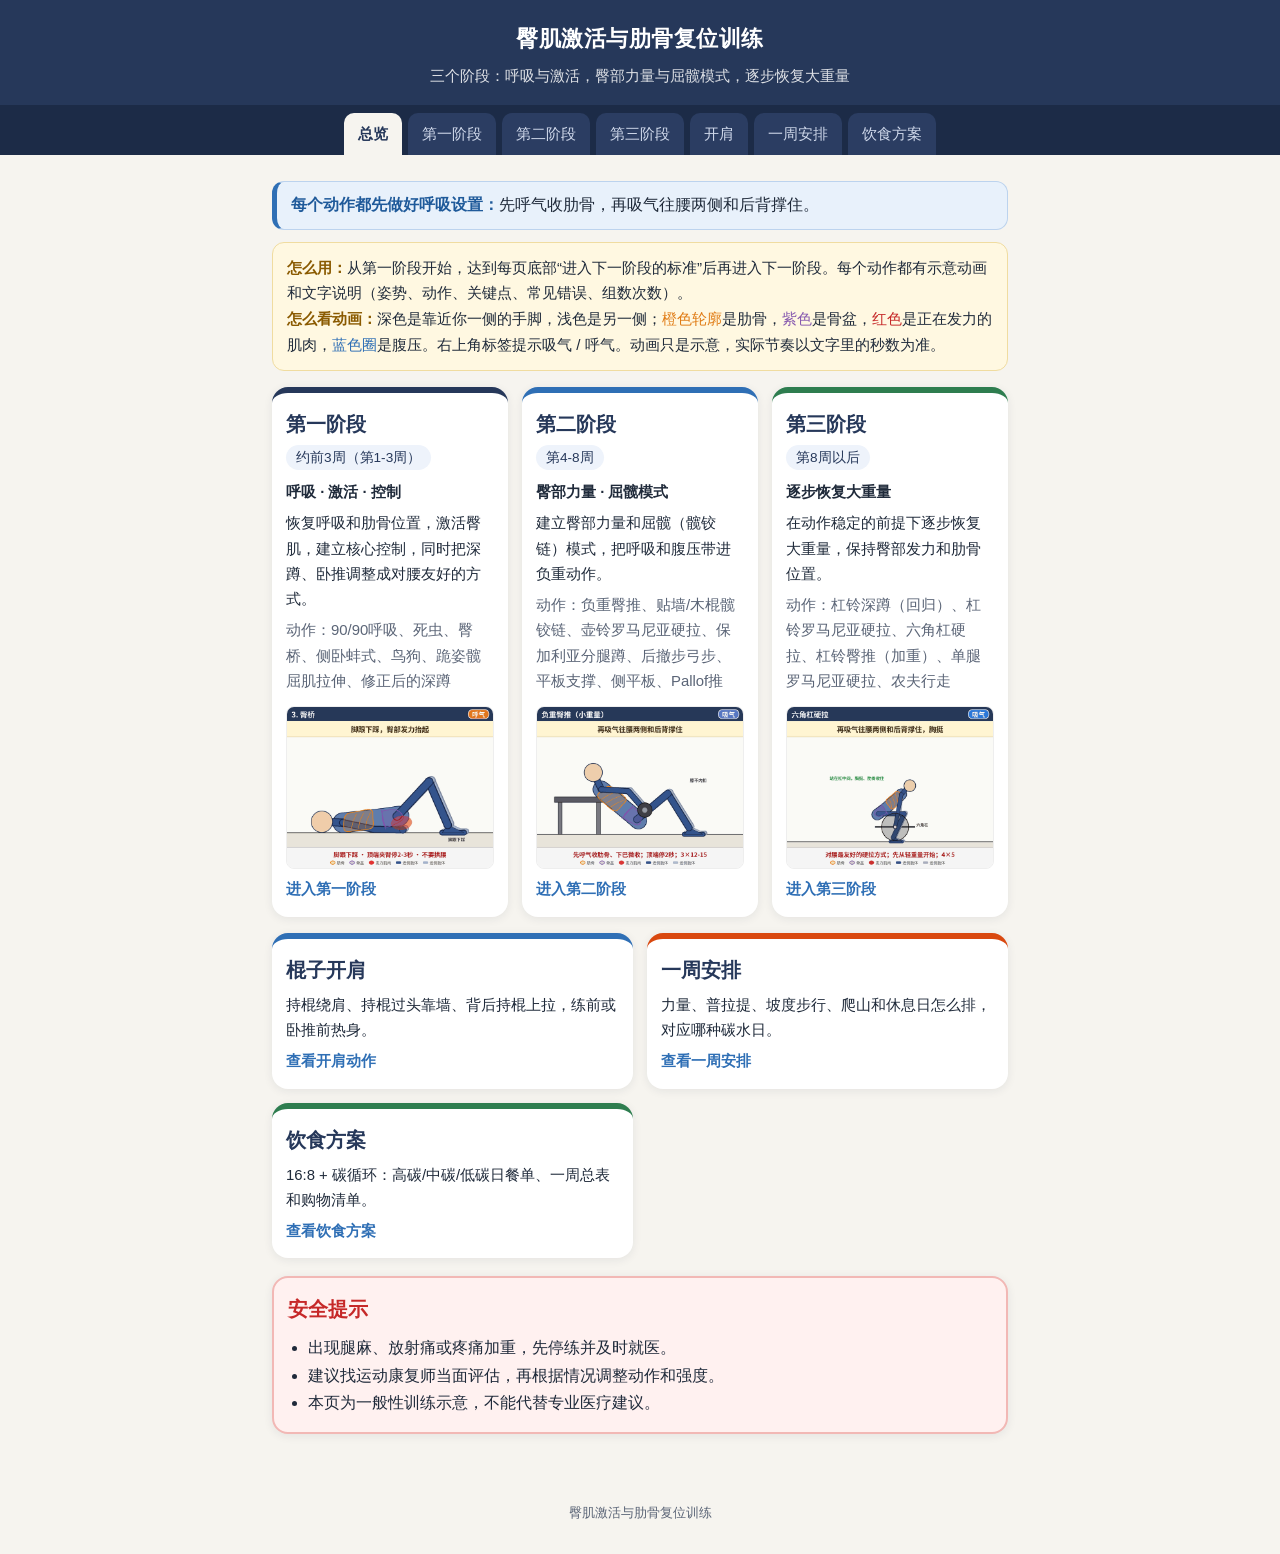
==== commit 5bbbd806: "新增棍子开肩页面（3个动画），导航加入开肩标签" ====
--- a/index.html
+++ b/index.html
@@ -11,7 +11,7 @@
   <h1><span class="nw">臀肌激活与肋骨复位训练</span></h1>
   <p>三个阶段：呼吸与激活，臀部力量与屈髋模式，逐步恢复大重量</p>
 </header>
-<div class="tabs" id="tabs"><a class="on" href="index.html">总览</a><a class="" href="phase1.html">第一阶段</a><a class="" href="phase2.html">第二阶段</a><a class="" href="phase3.html">第三阶段</a><a class="" href="week.html">一周安排</a><a class="" href="diet.html">饮食方案</a></div><script>(function(){var t=document.getElementById("tabs"),a=t.querySelector(".on");if(a&&t.scrollWidth>t.clientWidth){t.scrollLeft=a.offsetLeft-(t.clientWidth-a.offsetWidth)/2;}})();</script>
+<div class="tabs" id="tabs"><a class="on" href="index.html">总览</a><a class="" href="phase1.html">第一阶段</a><a class="" href="phase2.html">第二阶段</a><a class="" href="phase3.html">第三阶段</a><a class="" href="shoulder.html">开肩</a><a class="" href="week.html">一周安排</a><a class="" href="diet.html">饮食方案</a></div><script>(function(){var t=document.getElementById("tabs"),a=t.querySelector(".on");if(a&&t.scrollWidth>t.clientWidth){t.scrollLeft=a.offsetLeft-(t.clientWidth-a.offsetWidth)/2;}})();</script>
 <main>
 <div class="cue"><b>每个动作都先做好呼吸设置：</b>先呼气收肋骨，再吸气往腰两侧和后背撑住。</div>
 <div class="intro"><b>怎么用：</b>从第一阶段开始，达到每页底部“进入下一阶段的标准”后再进入下一阶段。每个动作都有示意动画和文字说明（姿势、动作、关键点、常见错误、组数次数）。<br><b>怎么看动画：</b>深色是靠近你一侧的手脚，浅色是另一侧；<span style="color:#e07b14">橙色轮廓</span>是肋骨，<span style="color:#875aaf">紫色</span>是骨盆，<span style="color:#c62828">红色</span>是正在发力的肌肉，<span style="color:#2f6fb5">蓝色圈</span>是腹压。右上角标签提示吸气 / 呼气。动画只是示意，实际节奏以文字里的秒数为准。</div>
@@ -32,6 +32,7 @@
   <img src="gif/p3_03_trap_bar_deadlift.gif" alt="第三阶段示意动画" loading="lazy" width="640" height="500">
   <div class="go">进入第三阶段</div></a></div>
 <div class="phases" style="grid-template-columns:repeat(auto-fit,minmax(240px,1fr))">
+<a class="phase" style="border-top-color:#2f6fb5" href="shoulder.html"><div class="pn">棍子开肩</div><p>持棍绕肩、持棍过头靠墙、背后持棍上拉，练前或卧推前热身。</p><div class="go">查看开肩动作</div></a>
 <a class="phase" style="border-top-color:#d9480f" href="week.html"><div class="pn">一周安排</div><p>力量、普拉提、坡度步行、爬山和休息日怎么排，对应哪种碳水日。</p><div class="go">查看一周安排</div></a>
 <a class="phase" style="border-top-color:#2e7d4f" href="diet.html"><div class="pn">饮食方案</div><p>16:8 + 碳循环：高碳/中碳/低碳日餐单、一周总表和购物清单。</p><div class="go">查看饮食方案</div></a>
 </div>
--- a/style.css
+++ b/style.css
@@ -82,7 +82,7 @@
 .phase .pd{display:inline-block;background:#eef3fb;color:var(--accent);border-radius:999px;padding:1px 10px;font-size:.85rem;margin:4px 0}
 .phase p{margin:6px 0;font-size:.93rem}
 .phase .go{color:#2f6fb5;font-weight:700;font-size:.93rem}
-.phase img{width:100%;border-radius:8px;border:1px solid #eee;margin-top:6px}
+.phase img{width:100%;height:auto;border-radius:8px;border:1px solid #eee;margin-top:6px}
 .p2{border-top-color:#2f6fb5}.p3{border-top-color:#2e7d4f}
 .pager{display:flex;justify-content:space-between;gap:10px;margin-top:20px}
 .pager a{flex:1;text-align:center;background:#fff;border:1px solid #d9d3c6;border-radius:12px;padding:10px;color:var(--accent);text-decoration:none;font-weight:700}
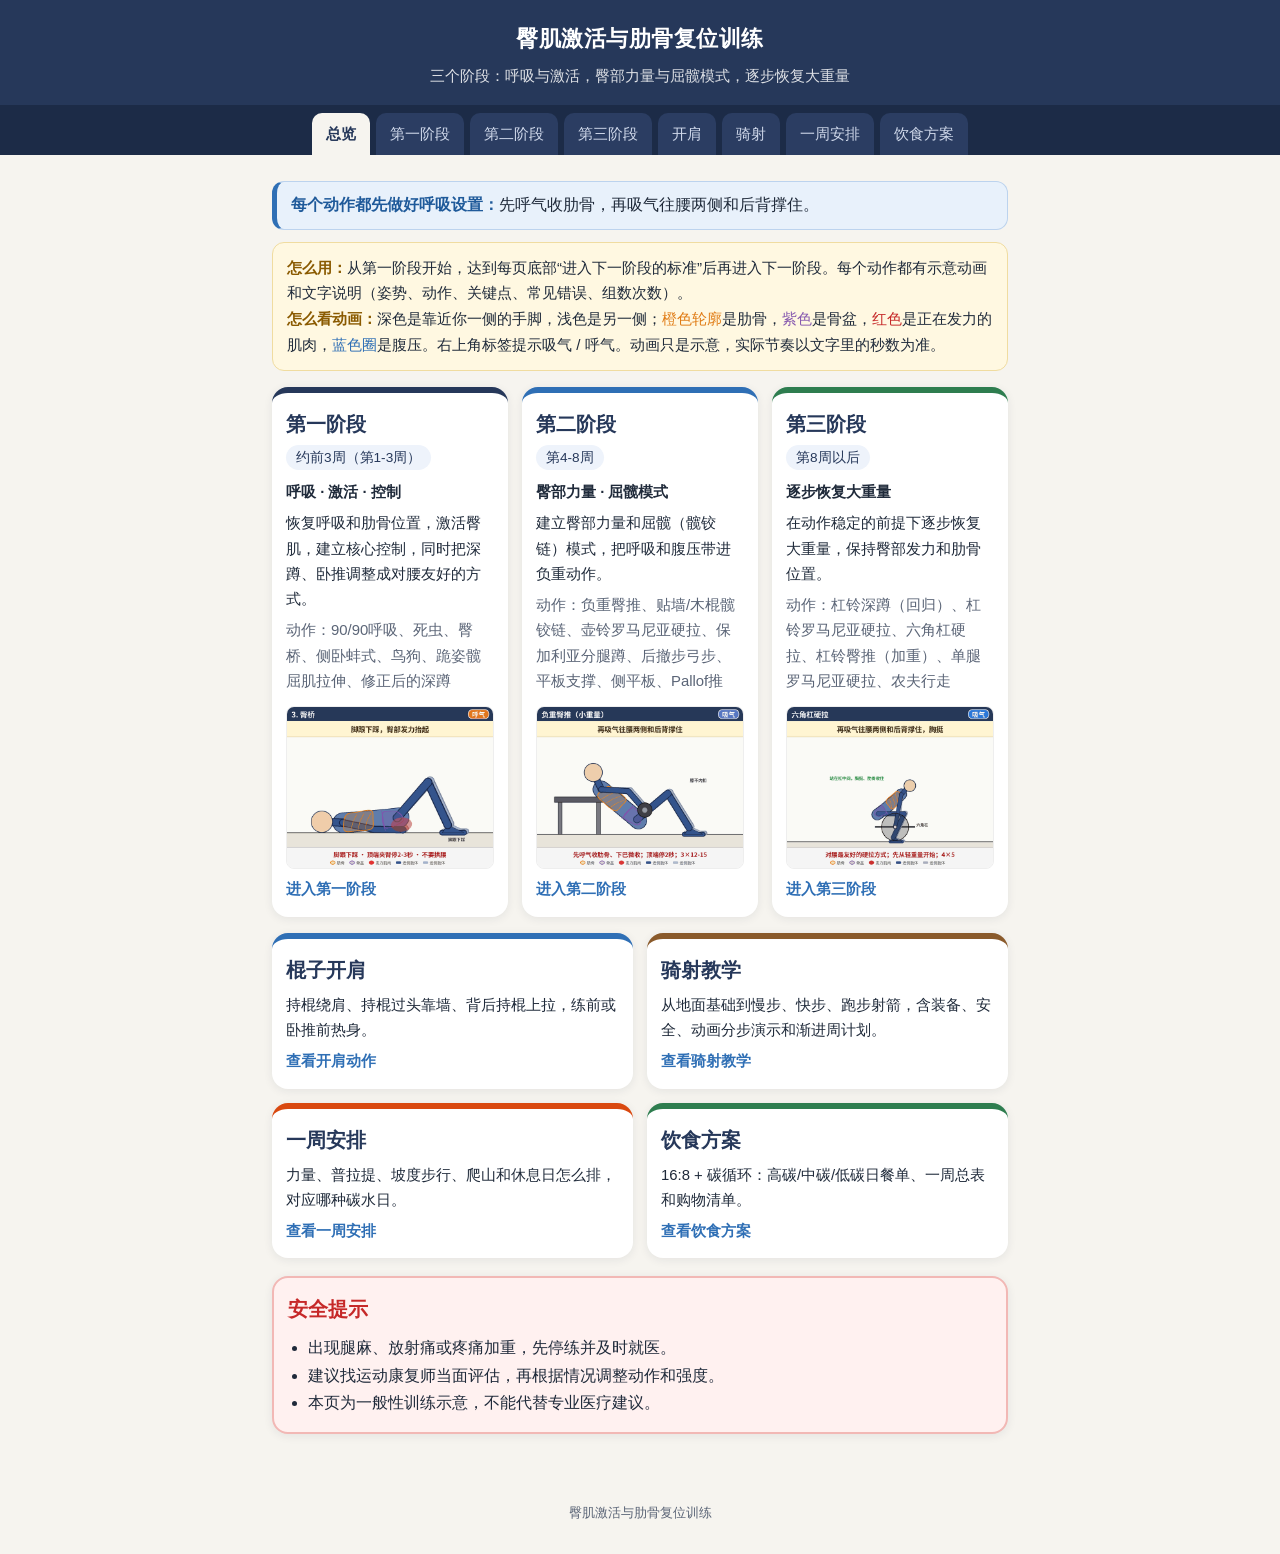
==== commit 6af11650: "新增骑射教学页面（SVG分步动画），导航加入骑射标签与交叉链接" ====
--- a/index.html
+++ b/index.html
@@ -11,7 +11,7 @@
   <h1><span class="nw">臀肌激活与肋骨复位训练</span></h1>
   <p>三个阶段：呼吸与激活，臀部力量与屈髋模式，逐步恢复大重量</p>
 </header>
-<div class="tabs" id="tabs"><a class="on" href="index.html">总览</a><a class="" href="phase1.html">第一阶段</a><a class="" href="phase2.html">第二阶段</a><a class="" href="phase3.html">第三阶段</a><a class="" href="shoulder.html">开肩</a><a class="" href="week.html">一周安排</a><a class="" href="diet.html">饮食方案</a></div><script>(function(){var t=document.getElementById("tabs"),a=t.querySelector(".on");if(a&&t.scrollWidth>t.clientWidth){t.scrollLeft=a.offsetLeft-(t.clientWidth-a.offsetWidth)/2;}})();</script>
+<div class="tabs" id="tabs"><a class="on" href="index.html">总览</a><a class="" href="phase1.html">第一阶段</a><a class="" href="phase2.html">第二阶段</a><a class="" href="phase3.html">第三阶段</a><a class="" href="shoulder.html">开肩</a><a class="" href="horse_archery.html">骑射</a><a class="" href="week.html">一周安排</a><a class="" href="diet.html">饮食方案</a></div><script>(function(){var t=document.getElementById("tabs"),a=t.querySelector(".on");if(a&&t.scrollWidth>t.clientWidth){t.scrollLeft=a.offsetLeft-(t.clientWidth-a.offsetWidth)/2;}})();</script>
 <main>
 <div class="cue"><b>每个动作都先做好呼吸设置：</b>先呼气收肋骨，再吸气往腰两侧和后背撑住。</div>
 <div class="intro"><b>怎么用：</b>从第一阶段开始，达到每页底部“进入下一阶段的标准”后再进入下一阶段。每个动作都有示意动画和文字说明（姿势、动作、关键点、常见错误、组数次数）。<br><b>怎么看动画：</b>深色是靠近你一侧的手脚，浅色是另一侧；<span style="color:#e07b14">橙色轮廓</span>是肋骨，<span style="color:#875aaf">紫色</span>是骨盆，<span style="color:#c62828">红色</span>是正在发力的肌肉，<span style="color:#2f6fb5">蓝色圈</span>是腹压。右上角标签提示吸气 / 呼气。动画只是示意，实际节奏以文字里的秒数为准。</div>
@@ -33,6 +33,7 @@
   <div class="go">进入第三阶段</div></a></div>
 <div class="phases" style="grid-template-columns:repeat(auto-fit,minmax(240px,1fr))">
 <a class="phase" style="border-top-color:#2f6fb5" href="shoulder.html"><div class="pn">棍子开肩</div><p>持棍绕肩、持棍过头靠墙、背后持棍上拉，练前或卧推前热身。</p><div class="go">查看开肩动作</div></a>
+<a class="phase" style="border-top-color:#8a5a2b" href="horse_archery.html"><div class="pn">骑射教学</div><p>从地面基础到慢步、快步、跑步射箭，含装备、安全、动画分步演示和渐进周计划。</p><div class="go">查看骑射教学</div></a>
 <a class="phase" style="border-top-color:#d9480f" href="week.html"><div class="pn">一周安排</div><p>力量、普拉提、坡度步行、爬山和休息日怎么排，对应哪种碳水日。</p><div class="go">查看一周安排</div></a>
 <a class="phase" style="border-top-color:#2e7d4f" href="diet.html"><div class="pn">饮食方案</div><p>16:8 + 碳循环：高碳/中碳/低碳日餐单、一周总表和购物清单。</p><div class="go">查看饮食方案</div></a>
 </div>
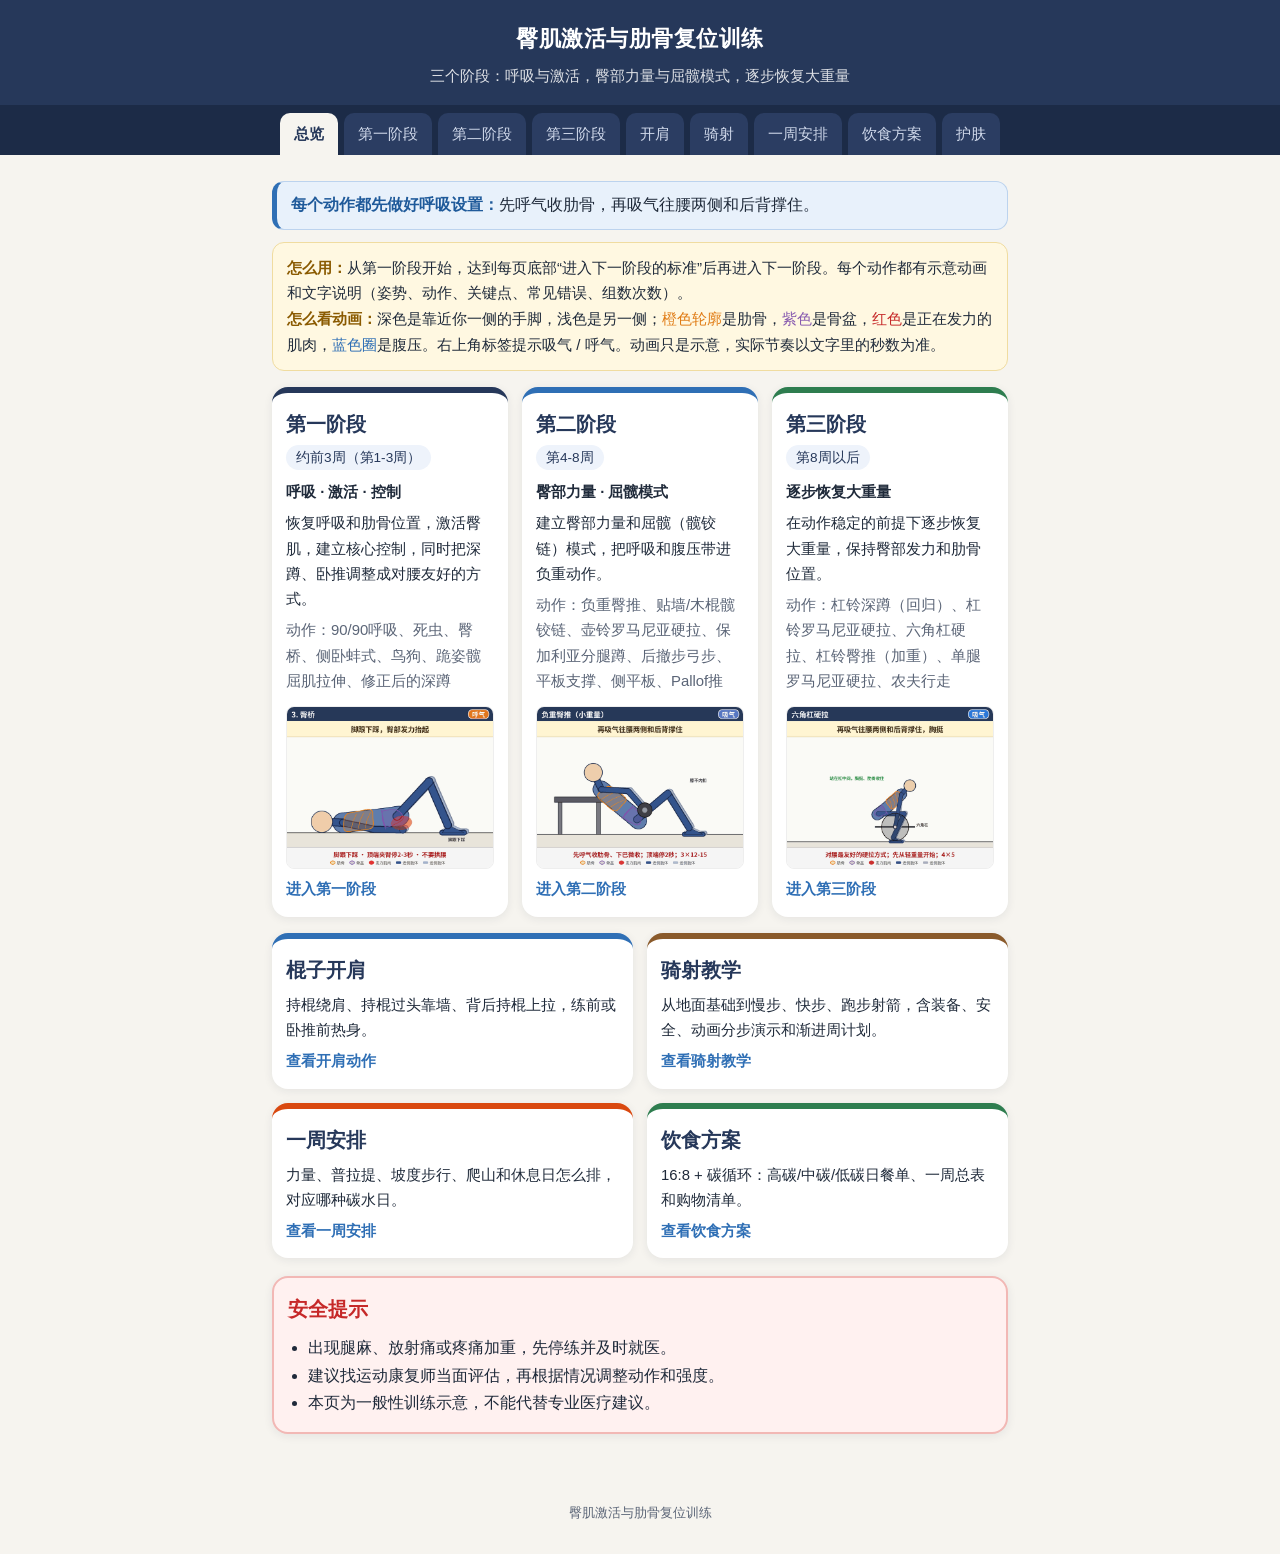
==== commit 257971d8: "新增简易护肤页" ====
--- a/index.html
+++ b/index.html
@@ -11,7 +11,7 @@
   <h1><span class="nw">臀肌激活与肋骨复位训练</span></h1>
   <p>三个阶段：呼吸与激活，臀部力量与屈髋模式，逐步恢复大重量</p>
 </header>
-<div class="tabs" id="tabs"><a class="on" href="index.html">总览</a><a class="" href="phase1.html">第一阶段</a><a class="" href="phase2.html">第二阶段</a><a class="" href="phase3.html">第三阶段</a><a class="" href="shoulder.html">开肩</a><a class="" href="horse_archery.html">骑射</a><a class="" href="week.html">一周安排</a><a class="" href="diet.html">饮食方案</a></div><script>(function(){var t=document.getElementById("tabs"),a=t.querySelector(".on");if(a&&t.scrollWidth>t.clientWidth){t.scrollLeft=a.offsetLeft-(t.clientWidth-a.offsetWidth)/2;}})();</script>
+<div class="tabs" id="tabs"><a class="on" href="index.html">总览</a><a class="" href="phase1.html">第一阶段</a><a class="" href="phase2.html">第二阶段</a><a class="" href="phase3.html">第三阶段</a><a class="" href="shoulder.html">开肩</a><a class="" href="horse_archery.html">骑射</a><a class="" href="week.html">一周安排</a><a class="" href="diet.html">饮食方案</a><a class="" href="skincare.html">护肤</a></div><script>(function(){var t=document.getElementById("tabs"),a=t.querySelector(".on");if(a&&t.scrollWidth>t.clientWidth){t.scrollLeft=a.offsetLeft-(t.clientWidth-a.offsetWidth)/2;}})();</script>
 <main>
 <div class="cue"><b>每个动作都先做好呼吸设置：</b>先呼气收肋骨，再吸气往腰两侧和后背撑住。</div>
 <div class="intro"><b>怎么用：</b>从第一阶段开始，达到每页底部“进入下一阶段的标准”后再进入下一阶段。每个动作都有示意动画和文字说明（姿势、动作、关键点、常见错误、组数次数）。<br><b>怎么看动画：</b>深色是靠近你一侧的手脚，浅色是另一侧；<span style="color:#e07b14">橙色轮廓</span>是肋骨，<span style="color:#875aaf">紫色</span>是骨盆，<span style="color:#c62828">红色</span>是正在发力的肌肉，<span style="color:#2f6fb5">蓝色圈</span>是腹压。右上角标签提示吸气 / 呼气。动画只是示意，实际节奏以文字里的秒数为准。</div>
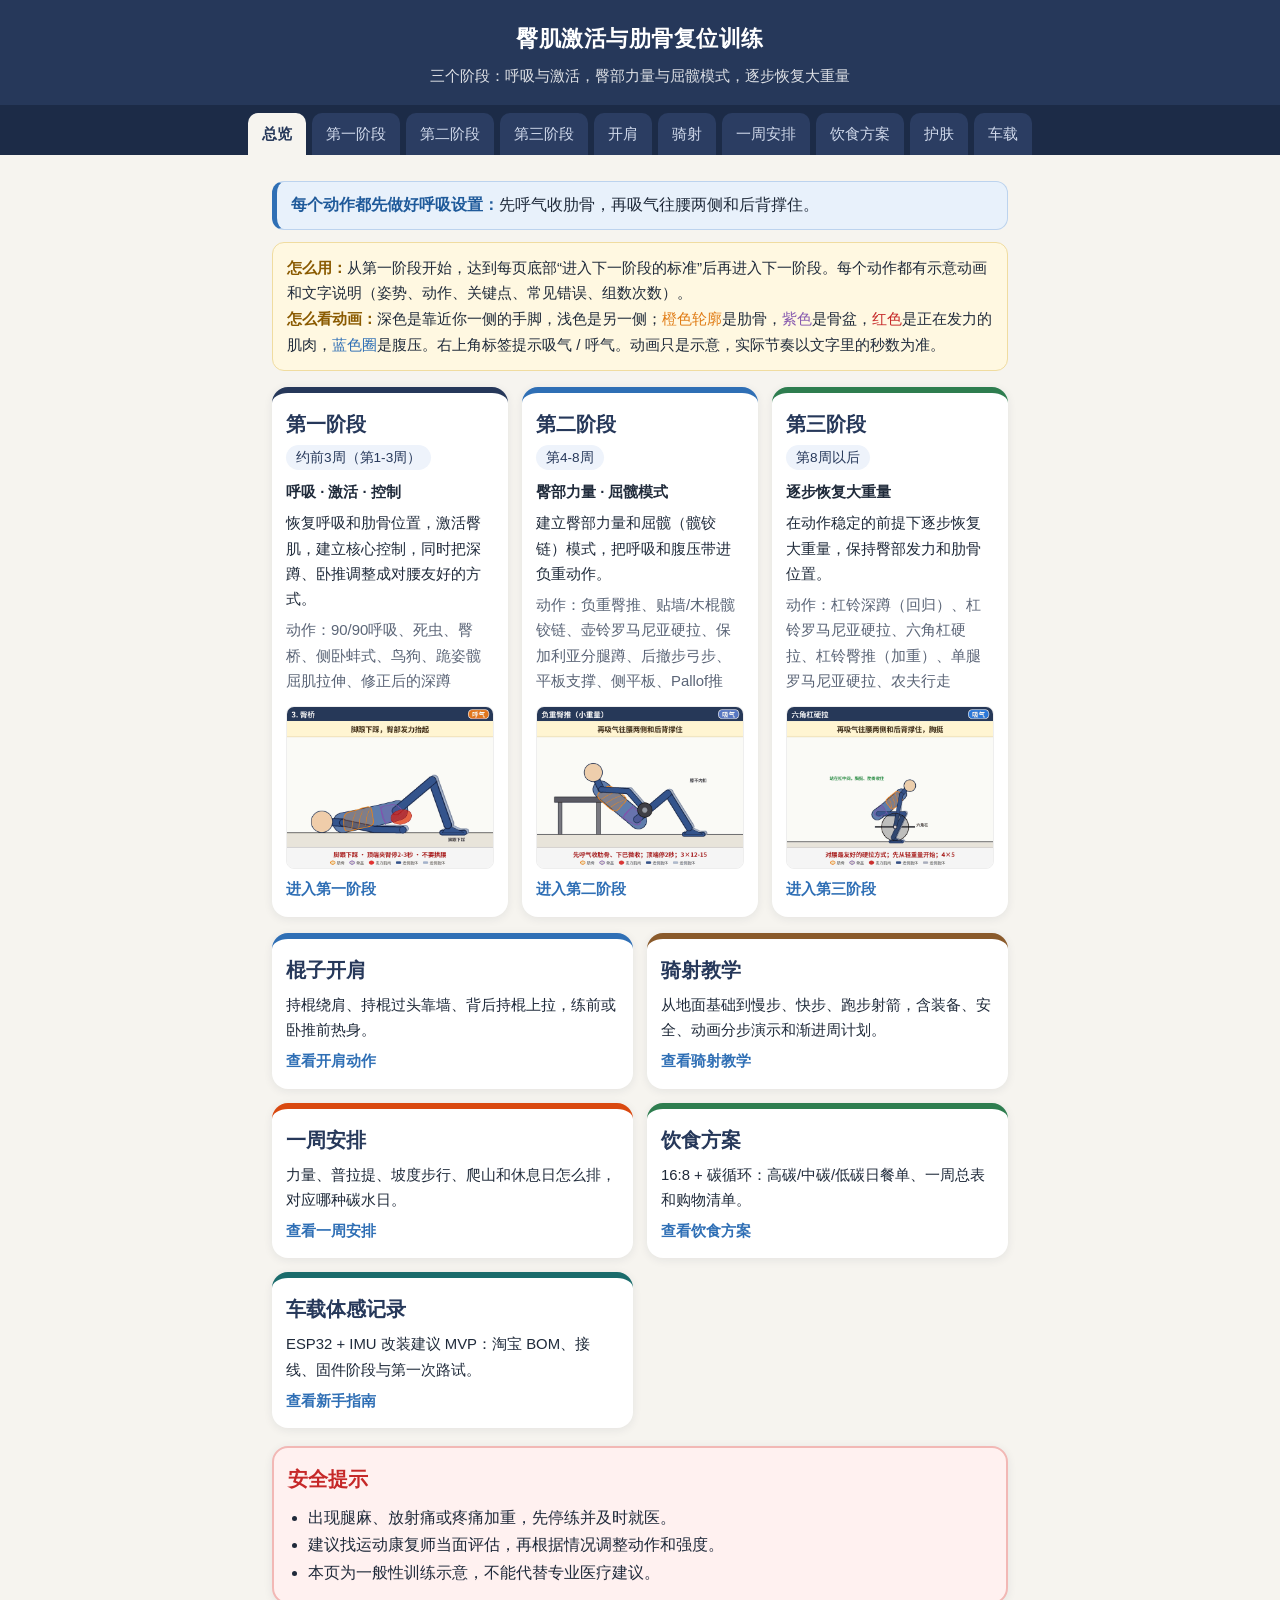
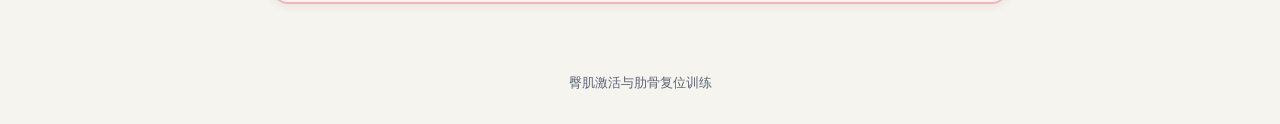
==== commit d935109f: "Add car telemetry beginner guide as a static Chinese page. Publish Leo's ESP32+IMU MVP hardware guid" ====
--- a/index.html
+++ b/index.html
@@ -11,7 +11,7 @@
   <h1><span class="nw">臀肌激活与肋骨复位训练</span></h1>
   <p>三个阶段：呼吸与激活，臀部力量与屈髋模式，逐步恢复大重量</p>
 </header>
-<div class="tabs" id="tabs"><a class="on" href="index.html">总览</a><a class="" href="phase1.html">第一阶段</a><a class="" href="phase2.html">第二阶段</a><a class="" href="phase3.html">第三阶段</a><a class="" href="shoulder.html">开肩</a><a class="" href="horse_archery.html">骑射</a><a class="" href="week.html">一周安排</a><a class="" href="diet.html">饮食方案</a><a class="" href="skincare.html">护肤</a></div><script>(function(){var t=document.getElementById("tabs"),a=t.querySelector(".on");if(a&&t.scrollWidth>t.clientWidth){t.scrollLeft=a.offsetLeft-(t.clientWidth-a.offsetWidth)/2;}})();</script>
+<div class="tabs" id="tabs"><a class="on" href="index.html">总览</a><a class="" href="phase1.html">第一阶段</a><a class="" href="phase2.html">第二阶段</a><a class="" href="phase3.html">第三阶段</a><a class="" href="shoulder.html">开肩</a><a class="" href="horse_archery.html">骑射</a><a class="" href="week.html">一周安排</a><a class="" href="diet.html">饮食方案</a><a class="" href="skincare.html">护肤</a><a class="" href="car_telemetry.html">车载</a></div><script>(function(){var t=document.getElementById("tabs"),a=t.querySelector(".on");if(a&&t.scrollWidth>t.clientWidth){t.scrollLeft=a.offsetLeft-(t.clientWidth-a.offsetWidth)/2;}})();</script>
 <main>
 <div class="cue"><b>每个动作都先做好呼吸设置：</b>先呼气收肋骨，再吸气往腰两侧和后背撑住。</div>
 <div class="intro"><b>怎么用：</b>从第一阶段开始，达到每页底部“进入下一阶段的标准”后再进入下一阶段。每个动作都有示意动画和文字说明（姿势、动作、关键点、常见错误、组数次数）。<br><b>怎么看动画：</b>深色是靠近你一侧的手脚，浅色是另一侧；<span style="color:#e07b14">橙色轮廓</span>是肋骨，<span style="color:#875aaf">紫色</span>是骨盆，<span style="color:#c62828">红色</span>是正在发力的肌肉，<span style="color:#2f6fb5">蓝色圈</span>是腹压。右上角标签提示吸气 / 呼气。动画只是示意，实际节奏以文字里的秒数为准。</div>
@@ -36,6 +36,7 @@
 <a class="phase" style="border-top-color:#8a5a2b" href="horse_archery.html"><div class="pn">骑射教学</div><p>从地面基础到慢步、快步、跑步射箭，含装备、安全、动画分步演示和渐进周计划。</p><div class="go">查看骑射教学</div></a>
 <a class="phase" style="border-top-color:#d9480f" href="week.html"><div class="pn">一周安排</div><p>力量、普拉提、坡度步行、爬山和休息日怎么排，对应哪种碳水日。</p><div class="go">查看一周安排</div></a>
 <a class="phase" style="border-top-color:#2e7d4f" href="diet.html"><div class="pn">饮食方案</div><p>16:8 + 碳循环：高碳/中碳/低碳日餐单、一周总表和购物清单。</p><div class="go">查看饮食方案</div></a>
+<a class="phase" style="border-top-color:#1a6b6b" href="car_telemetry.html"><div class="pn">车载体感记录</div><p>ESP32 + IMU 改装建议 MVP：淘宝 BOM、接线、固件阶段与第一次路试。</p><div class="go">查看新手指南</div></a>
 </div>
 <section class="card info safety" id="safety"><h2>安全提示</h2><ul><li>出现腿麻、放射痛或疼痛加重，先停练并及时就医。</li><li>建议找运动康复师当面评估，再根据情况调整动作和强度。</li><li>本页为一般性训练示意，不能代替专业医疗建议。</li></ul></section>
 </main>
